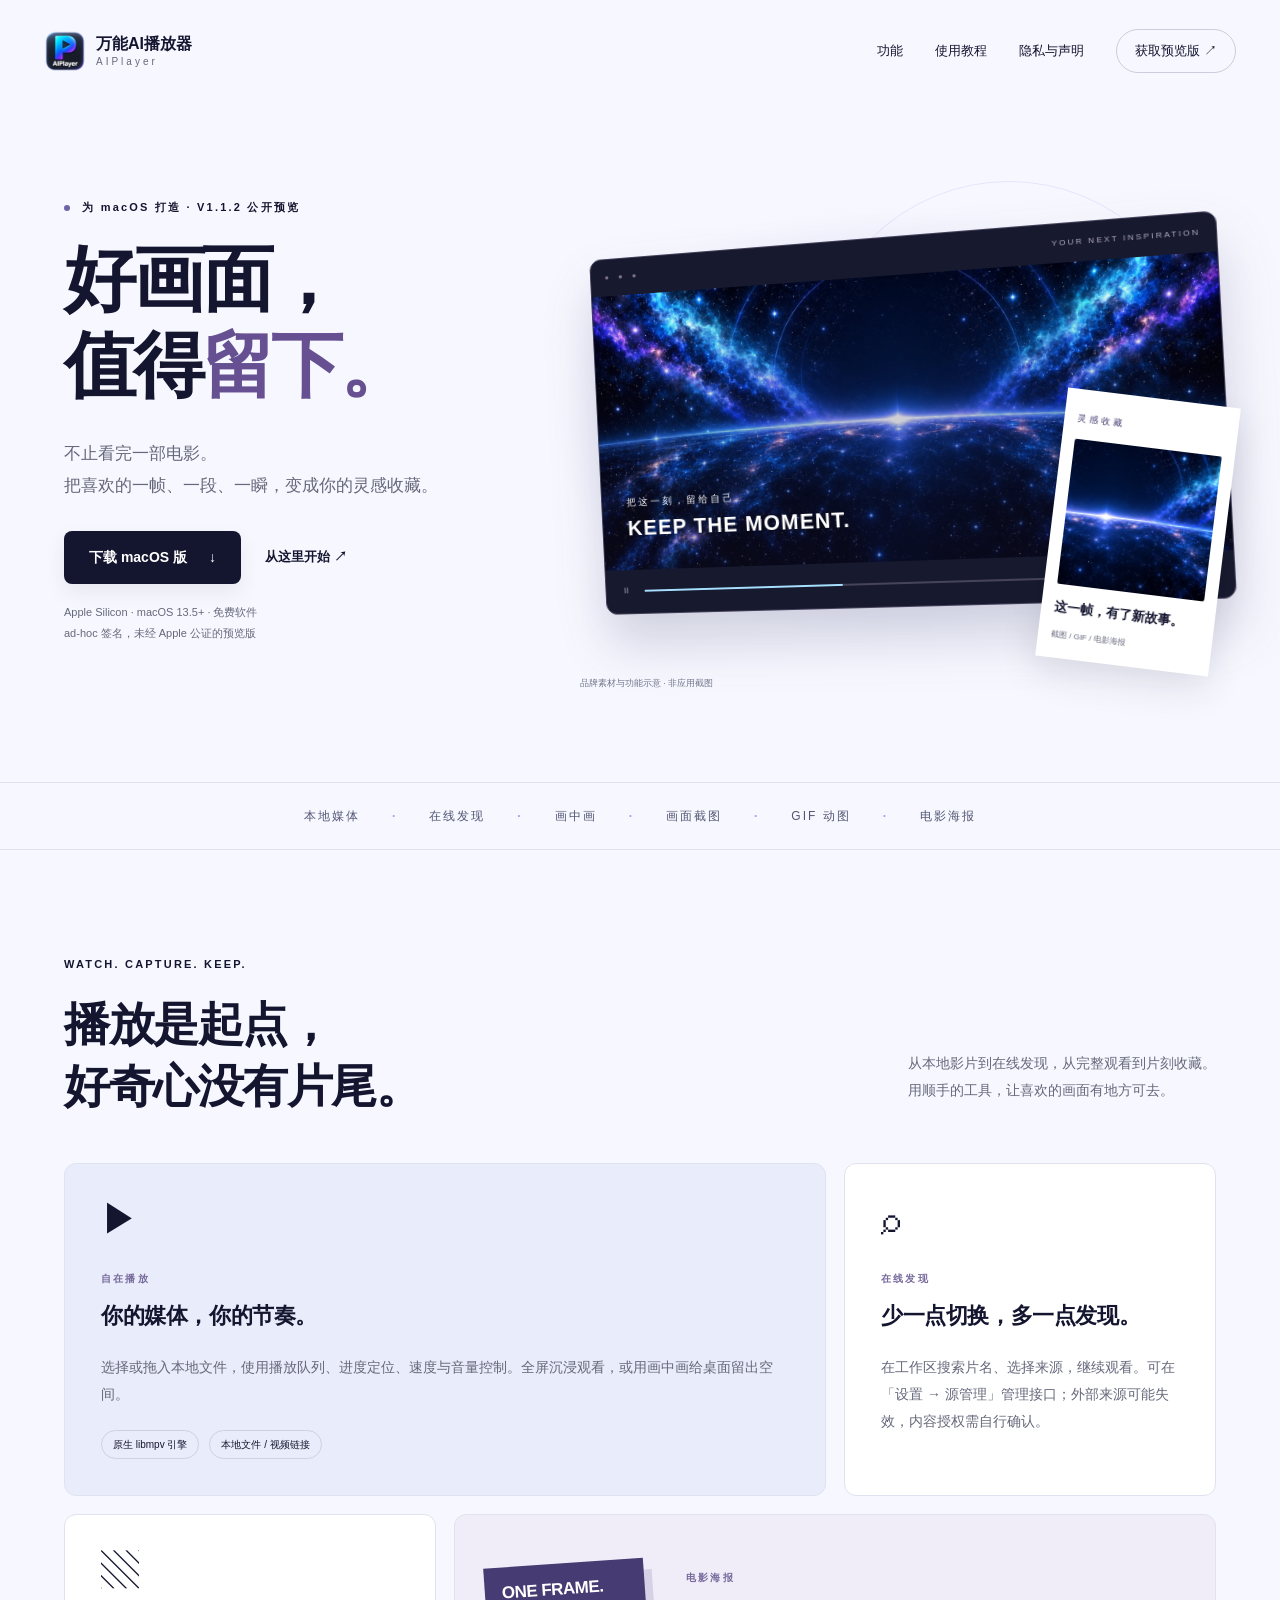
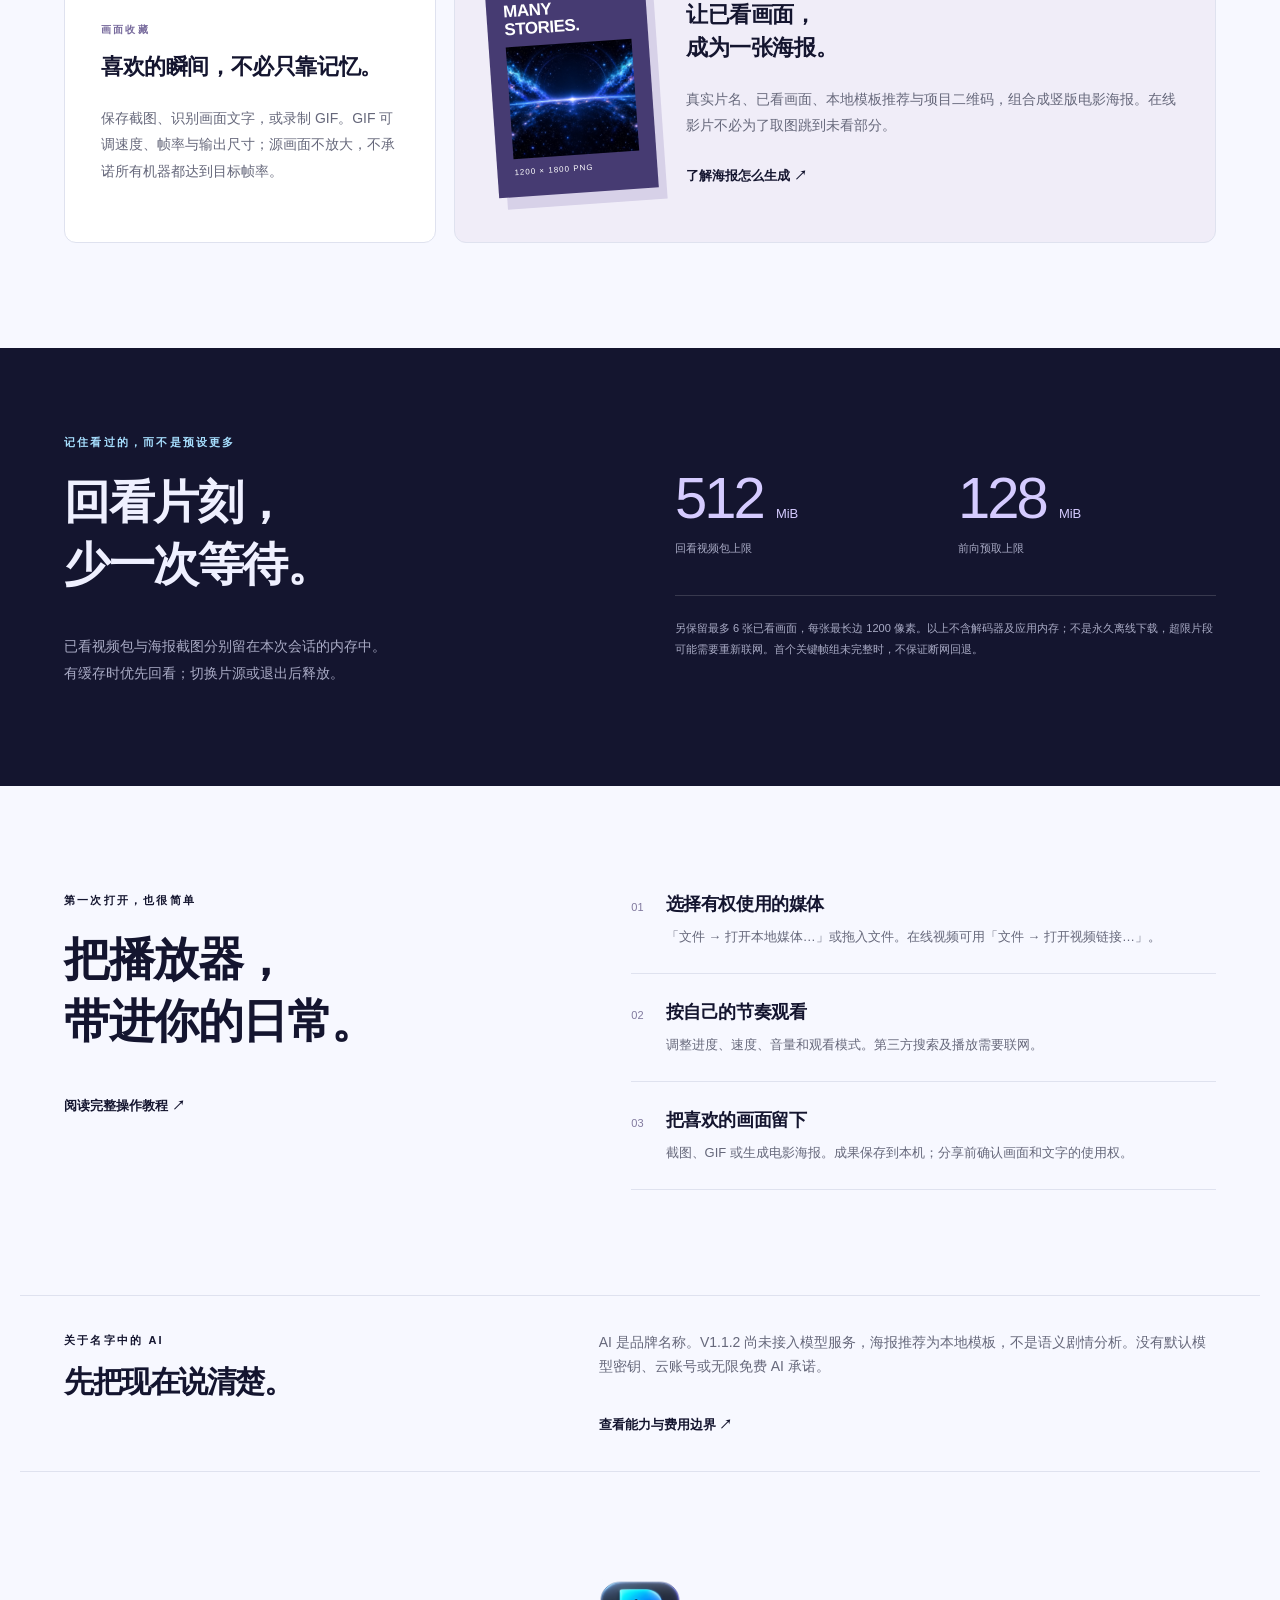
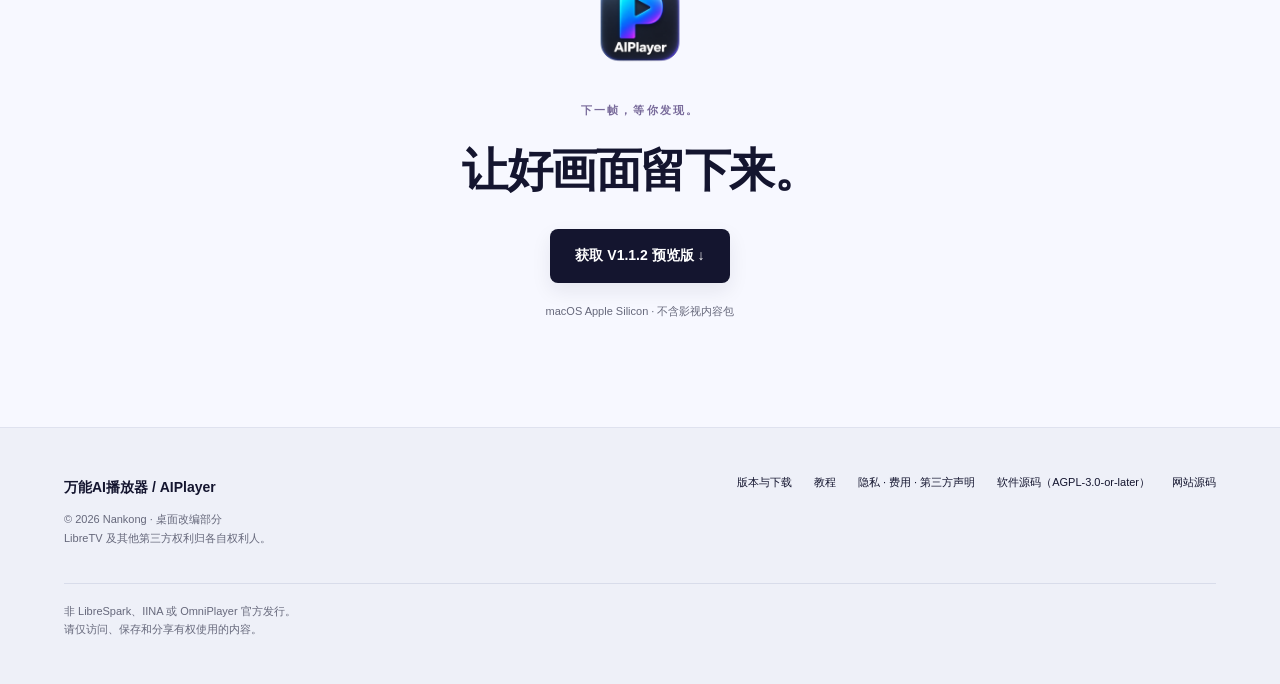
==== index.html @ 11e37d6c "Publish original AIPlayer product website V1.0.0" ====
<!doctype html>
<html lang="zh-CN"><head><meta charset="utf-8"><meta name="viewport" content="width=device-width,initial-scale=1"><meta name="theme-color" content="#14152f"><meta name="description" content="万能AI播放器：macOS 本地与在线视频播放，截图、GIF、竖版电影海报。下载 V1.1.2 Apple Silicon 预览版，了解教程、隐私与使用边界。"><title>万能AI播放器 · 好画面，值得留下</title><link rel="icon" href="assets/app-icon.png"><link rel="stylesheet" href="styles.css"><script src="site.js" defer></script></head>
<body><a class="skip" href="#main">跳到正文</a><header class="header"><a class="brand" href="./"><img src="assets/app-icon.png" alt="" width="42" height="42"><span>万能AI播放器<small>AIPlayer</small></span></a><nav aria-label="主导航"><a href="#features">功能</a><a href="guide.html">使用教程</a><a href="privacy.html">隐私与声明</a><a class="nav-download" href="download.html">获取预览版 <span aria-hidden="true">↗</span></a></nav></header>
<main id="main"><section class="hero wrap"><div class="hero-copy"><p class="eyebrow"><span class="status-dot"></span> 为 macOS 打造 · V1.1.2 公开预览</p><h1>好画面，<br>值得<span class="title-accent">留下。</span></h1><p class="intro">不止看完一部电影。<br>把喜欢的一帧、一段、一瞬，变成你的灵感收藏。</p><div class="actions"><a class="button primary" href="download.html">下载 macOS 版 <span aria-hidden="true">↓</span></a><a class="text-link" href="guide.html">从这里开始 <span aria-hidden="true">↗</span></a></div><p class="fine">Apple Silicon · macOS 13.5+ · 免费软件<br>ad-hoc 签名，未经 Apple 公证的预览版</p></div>
<div class="cinema" aria-label="播放与收藏功能示意，非应用截图"><div class="orbit orbit-one"></div><div class="screen"><div class="screen-top"><span class="window-dots">● ● ●</span><span>YOUR NEXT INSPIRATION</span></div><div class="screen-image"><div class="screen-caption"><span>把这一刻，留给自己</span><strong>KEEP THE MOMENT.</strong></div></div><div class="transport"><span aria-hidden="true">Ⅱ</span><div class="track"><i></i></div><span>01:12 / 02:48</span><span aria-hidden="true">↗</span></div></div><div class="frame-card"><span class="frame-label">灵感收藏</span><div class="frame-art"></div><strong>这一帧，有了新故事。</strong><span>截图 / GIF / 电影海报</span></div><div class="illustration-note">品牌素材与功能示意 · 非应用截图</div></div></section>
<div class="film-strip" aria-label="核心功能"><span>本地媒体</span><b>·</b><span>在线发现</span><b>·</b><span>画中画</span><b>·</b><span>画面截图</span><b>·</b><span>GIF 动图</span><b>·</b><span>电影海报</span></div>
<section class="section wrap" id="features"><div class="section-heading"><p class="eyebrow">WATCH. CAPTURE. KEEP.</p><h2>播放是起点，<br>好奇心没有片尾。</h2><p>从本地影片到在线发现，从完整观看到片刻收藏。<br>用顺手的工具，让喜欢的画面有地方可去。</p></div><div class="feature-grid"><article class="feature large"><div class="feature-symbol" aria-hidden="true">▶</div><p class="eyebrow">自在播放</p><h3>你的媒体，你的节奏。</h3><p>选择或拖入本地文件，使用播放队列、进度定位、速度与音量控制。全屏沉浸观看，或用画中画给桌面留出空间。</p><div class="chips"><span>原生 libmpv 引擎</span><span>本地文件 / 视频链接</span></div></article><article class="feature"><div class="feature-symbol" aria-hidden="true">⌕</div><p class="eyebrow">在线发现</p><h3>少一点切换，多一点发现。</h3><p>在工作区搜索片名、选择来源，继续观看。可在「设置 → 源管理」管理接口；外部来源可能失效，内容授权需自行确认。</p></article><article class="feature"><div class="feature-symbol" aria-hidden="true">▧</div><p class="eyebrow">画面收藏</p><h3>喜欢的瞬间，不必只靠记忆。</h3><p>保存截图、识别画面文字，或录制 GIF。GIF 可调速度、帧率与输出尺寸；源画面不放大，不承诺所有机器都达到目标帧率。</p></article><article class="feature large poster-feature"><div class="poster-mark" aria-hidden="true"><span>ONE FRAME.<br>MANY STORIES.</span><i></i><small>1200 × 1800 PNG</small></div><div><p class="eyebrow">电影海报</p><h3>让已看画面，<br>成为一张海报。</h3><p>真实片名、已看画面、本地模板推荐与项目二维码，组合成竖版电影海报。在线影片不必为了取图跳到未看部分。</p><a class="text-link" href="guide.html#poster">了解海报怎么生成 ↗</a></div></article></div></section>
<section class="cache-section"><div class="wrap cache-layout"><div><p class="eyebrow">记住看过的，而不是预设更多</p><h2>回看片刻，<br>少一次等待。</h2><p>已看视频包与海报截图分别留在本次会话的内存中。<br>有缓存时优先回看；切换片源或退出后释放。</p></div><div class="cache-details"><div><strong>512 <small>MiB</small></strong><span>回看视频包上限</span></div><div><strong>128 <small>MiB</small></strong><span>前向预取上限</span></div><p>另保留最多 6 张已看画面，每张最长边 1200 像素。以上不含解码器及应用内存；不是永久离线下载，超限片段可能需要重新联网。首个关键帧组未完整时，不保证断网回退。</p></div></div></section>
<section class="section wrap start-section"><div><p class="eyebrow">第一次打开，也很简单</p><h2>把播放器，<br>带进你的日常。</h2><a class="text-link" href="guide.html">阅读完整操作教程 ↗</a></div><ol class="steps"><li><span>01</span><div><h3>选择有权使用的媒体</h3><p>「文件 → 打开本地媒体…」或拖入文件。在线视频可用「文件 → 打开视频链接…」。</p></div></li><li><span>02</span><div><h3>按自己的节奏观看</h3><p>调整进度、速度、音量和观看模式。第三方搜索及播放需要联网。</p></div></li><li><span>03</span><div><h3>把喜欢的画面留下</h3><p>截图、GIF 或生成电影海报。成果保存到本机；分享前确认画面和文字的使用权。</p></div></li></ol></section>
<section class="wrap honest"><div><p class="eyebrow">关于名字中的 AI</p><h2>先把现在说清楚。</h2></div><p>AI 是品牌名称。V1.1.2 尚未接入模型服务，海报推荐为本地模板，不是语义剧情分析。没有默认模型密钥、云账号或无限免费 AI 承诺。</p><a class="text-link" href="privacy.html#limits">查看能力与费用边界 ↗</a></section>
<section class="section wrap final-cta"><img src="assets/app-icon.png" width="88" height="88" alt="AIPlayer P 字播放图标"><p class="eyebrow">下一帧，等你发现。</p><h2>让好画面留下来。</h2><a class="button primary" href="download.html">获取 V1.1.2 预览版 ↓</a><p class="fine">macOS Apple Silicon · 不含影视内容包</p></section></main>
<footer><div class="wrap footer-inner"><div><strong>万能AI播放器 / AIPlayer</strong><p>© 2026 Nankong · 桌面改编部分<br>LibreTV 及其他第三方权利归各自权利人。</p></div><div class="footer-links"><a href="download.html">版本与下载</a><a href="guide.html">教程</a><a href="privacy.html">隐私 · 费用 · 第三方声明</a><a href="https://github.com/dashizhihuan2018-source/AIPlayer">软件源码（AGPL-3.0-or-later）</a><a href="https://github.com/dashizhihuan2018-source/AIPlayer-website">网站源码</a></div><p class="footer-note">非 LibreSpark、IINA 或 OmniPlayer 官方发行。<br>请仅访问、保存和分享有权使用的内容。</p></div></footer></body></html>
---- styles.css ----
:root{--ink:#14152f;--muted:#66687b;--paper:#f7f8ff;--blue:#a7dfff;--violet:#a797ed;--plum:#463b72;--line:#dfe2ef;--display:"Songti SC","Noto Serif CJK SC",Georgia,serif;--body:-apple-system,BlinkMacSystemFont,"PingFang SC","Microsoft YaHei",sans-serif}*{box-sizing:border-box}html{scroll-behavior:smooth;scroll-padding-top:110px}body{margin:0;background:var(--paper);color:var(--ink);font-family:var(--body);line-height:1.7}a{color:inherit;text-decoration:none}a:hover{text-decoration:underline;text-underline-offset:5px}button{font:inherit}.wrap{max-width:1240px;margin:auto;padding-left:44px;padding-right:44px}.header{max-width:1360px;margin:auto;min-height:102px;display:flex;align-items:center;justify-content:space-between;padding:20px 44px;gap:24px}.brand{display:flex;align-items:center;gap:10px;font-weight:650;line-height:1.4}.brand small{display:block;font-size:10px;letter-spacing:3px;font-weight:500;color:var(--muted)}.brand img{object-fit:contain}.header nav{display:flex;align-items:center;gap:32px;font-size:13px}.nav-download{border:1px solid #c9cddd;border-radius:30px;padding:10px 18px}.hero{min-height:680px;display:grid;grid-template-columns:.85fr 1.15fr;align-items:center;gap:28px;padding-top:30px;padding-bottom:72px}.eyebrow{font-size:11px;font-weight:650;letter-spacing:2.2px;margin:0 0 20px}.status-dot{display:inline-block;width:6px;height:6px;border-radius:50%;background:#6a65a6;vertical-align:middle;margin-right:7px}h1,h2,h3,p{margin-top:0}h1{font-family:var(--display);font-size:clamp(56px,5.6vw,83px);line-height:1.21;letter-spacing:-3px;font-weight:700;margin-bottom:28px}.title-accent{color:#665092}h2{font-family:var(--display);font-size:46px;line-height:1.34;letter-spacing:-1.5px}h3{font-size:22px;line-height:1.5;letter-spacing:-.4px}.intro{font-size:17px;line-height:1.9;color:var(--muted);margin-bottom:28px}.actions{display:flex;gap:24px;align-items:center}.button{display:inline-flex;align-items:center;justify-content:center;gap:22px;padding:15px 25px;border-radius:8px;font-size:14px;font-weight:600;min-height:50px;transition:transform .2s,background .2s}.button:hover{text-decoration:none;transform:translateY(-2px)}.primary{background:var(--ink);color:white;box-shadow:0 8px 20px #14152f14}.primary:hover{background:var(--plum)}.text-link{font-size:13px;font-weight:600}.fine{font-size:11px;line-height:1.9;color:var(--muted);margin:18px 0 0}.cinema{height:480px;position:relative;display:flex;align-items:center;padding-left:10px;isolation:isolate}.cinema:before{content:"";position:absolute;inset:10px -30px;background:radial-gradient(ellipse,#b5beee70,transparent 68%);z-index:-2}.screen{width:100%;background:#17192e;border-radius:12px;transform:perspective(1100px) rotateY(-9deg) rotateZ(-3deg);box-shadow:0 30px 55px #30345e33;overflow:hidden;border:1px solid #46425c}.screen-top{padding:12px 15px;display:flex;justify-content:space-between;font-size:8px;color:#b0aac8;letter-spacing:2px}.window-dots{color:#82768e;letter-spacing:4px}.screen-image{height:286px;background:linear-gradient(0deg,#14152f66,transparent),url('assets/cosmic.jpg') center/cover;position:relative}.screen-caption{position:absolute;bottom:24px;left:27px;color:#fff}.screen-caption span{font-size:10px;letter-spacing:3px;display:block}.screen-caption strong{font-size:22px;letter-spacing:1.2px}.transport{height:45px;display:flex;align-items:center;gap:16px;padding:0 18px;font-size:8px;color:#d9ddf0}.track{flex:1;background:#46445c;height:2px}.track i{display:block;background:var(--blue);width:43%;height:100%}.frame-card{position:absolute;width:174px;right:-9px;bottom:-6px;background:#fff;padding:13px;transform:rotate(7deg);box-shadow:0 15px 35px #14152f1c}.frame-label{font-size:9px;color:var(--plum);letter-spacing:3px}.frame-art{height:146px;margin:10px 0 12px;background:url('assets/cosmic.jpg') 65% 50%/auto 160%;border-radius:2px}.frame-card strong{display:block;font-family:var(--display);font-size:13px}.frame-card>span:last-child{font-size:8px;color:var(--muted)}.illustration-note{position:absolute;bottom:-30px;left:10px;font-size:9px;color:#72768c}.orbit{position:absolute;width:390px;height:390px;border:1px solid #a797ed38;border-radius:50%;z-index:-1;right:12px;top:0}.film-strip{display:flex;justify-content:center;align-items:center;gap:32px;border-top:1px solid var(--line);border-bottom:1px solid var(--line);padding:23px 22px;font-size:12px;color:#515572;letter-spacing:2px}.film-strip b{color:#a797ed}.section{padding-top:105px;padding-bottom:105px}.section-heading{position:relative;margin-bottom:46px}.section-heading>p:last-child{max-width:440px;position:absolute;right:0;bottom:0;color:var(--muted);font-size:14px;line-height:1.9}.feature-grid{display:grid;grid-template-columns:repeat(3,1fr);gap:18px}.feature{border:1px solid var(--line);background:#fff;padding:36px;border-radius:12px}.feature.large{grid-column:span 2}.feature:first-child{background:#e9ecfa}.feature p:not(.eyebrow){font-size:14px;color:var(--muted);line-height:1.9;margin-bottom:22px}.feature .eyebrow{font-size:10px;color:#776a9c;margin-bottom:12px}.feature-symbol{height:70px;font-size:38px;font-weight:300;line-height:1}.chips{display:flex;gap:10px;flex-wrap:wrap}.chips span{font-size:10px;padding:5px 11px;border:1px solid #cdd1e4;border-radius:30px}.poster-feature{display:grid;grid-template-columns:160px 1fr;gap:35px;align-items:center;background:#f0edf8}.poster-mark{height:230px;background:var(--plum);color:white;padding:17px;display:flex;flex-direction:column;justify-content:space-between;transform:rotate(-4deg);box-shadow:8px 12px 0 #d7d1e8}.poster-mark span{font-size:17px;line-height:1.1;letter-spacing:-.5px;font-weight:700}.poster-mark i{height:112px;background:url('assets/cosmic.jpg') center/cover}.poster-mark small{font-size:8px;letter-spacing:1px}.cache-section{background:var(--ink);color:#eff0ff;padding:85px 0}.cache-layout{display:grid;grid-template-columns:1fr 1fr;gap:70px}.cache-layout>div>p:last-child{color:#a9abc5;font-size:14px;line-height:1.9}.cache-section .eyebrow{color:var(--blue)}.cache-details{display:grid;grid-template-columns:1fr 1fr;gap:25px;align-content:center}.cache-details strong{display:block;font-size:58px;line-height:1.2;font-weight:400;letter-spacing:-3px;color:#d5cbff}.cache-details strong small{font-size:13px;letter-spacing:0}.cache-details span{font-size:11px;color:#a9abc5}.cache-details p{grid-column:span 2;font-size:11px!important;border-top:1px solid #38394e;padding-top:22px;margin-top:10px}.start-section{display:grid;grid-template-columns:1fr 1.2fr;gap:80px}.steps{margin:0;padding:0;list-style:none}.steps li{display:flex;gap:22px;padding:25px 0;border-bottom:1px solid var(--line)}.steps li:first-child{padding-top:0}.steps li>span{font-size:11px;color:#80799e;padding-top:7px}.steps h3{font-size:18px;margin-bottom:8px}.steps p{font-size:13px;color:var(--muted);margin:0}.honest{border-top:1px solid var(--line);border-bottom:1px solid var(--line);padding-top:35px;padding-bottom:35px;display:grid;grid-template-columns:1fr 1.3fr;gap:12px 60px}.honest h2{font-size:30px;margin:0}.honest .eyebrow{margin-bottom:12px}.honest>p{font-size:14px;color:var(--muted);margin:0}.honest>a{grid-column:2}.final-cta{text-align:center}.final-cta img{margin-bottom:28px}.final-cta h2{margin-bottom:28px}.final-cta .eyebrow{color:#796b9b}footer{background:#eef0f8;border-top:1px solid var(--line);padding:45px 0}.footer-inner{display:grid;grid-template-columns:1.2fr 1fr;gap:25px}.footer-inner strong{font-size:14px}.footer-inner p{font-size:11px;color:var(--muted);margin:10px 0 0}.footer-links{display:flex;gap:12px 22px;justify-content:flex-end;flex-wrap:wrap;font-size:11px}.footer-note{grid-column:span 2;border-top:1px solid #d8dcea;padding-top:18px}.skip{position:absolute;top:-70px;left:20px;background:white;padding:10px;z-index:20}.skip:focus{top:10px}:focus-visible{outline:3px solid #7669b8;outline-offset:5px}.document{max-width:900px;padding-top:60px;padding-bottom:100px}.document h1{font-size:56px;letter-spacing:-1.5px;margin-bottom:22px}.document .lede{font-size:18px;color:var(--muted);max-width:650px}.document section{margin-top:52px}.document h2{font-family:var(--body);font-size:26px;letter-spacing:-.6px;padding-bottom:15px;border-bottom:1px solid var(--line);margin-bottom:22px}.document h3{font-size:18px}.document p,.document li{font-size:14px;color:#54576e}.document li{padding-bottom:10px}.document a:not(.button){color:#5c4c92;text-decoration:underline;text-underline-offset:4px}.document code{font-size:11px;background:#e9ebf4;padding:3px 6px;overflow-wrap:anywhere}.callout{background:#ece9f7;border-left:3px solid #8a7eb2;padding:20px 25px;border-radius:0 6px 6px 0;margin:28px 0}.callout p:last-child{margin-bottom:0}.contents{display:flex;gap:10px 24px;flex-wrap:wrap;margin:28px 0}.contents a{font-size:13px}.release-grid{display:grid;grid-template-columns:145px 1fr;border-top:1px solid var(--line);margin-top:25px}.release-grid dt,.release-grid dd{margin:0;padding:14px 0;border-bottom:1px solid var(--line);font-size:13px}.release-grid dt{color:var(--muted)}.hash{font-family:ui-monospace,SFMono-Regular,Consolas,monospace;font-size:11px!important;overflow-wrap:anywhere;background:#e9ebf4;padding:16px}.download-box{background:var(--ink);color:white;border-radius:14px;padding:35px;margin:35px 0}.download-box p{color:#c9c9df}.download-box .button{background:#d7d0f5;color:var(--ink)}.download-box h2{color:#fff;border:0;padding:0;margin-bottom:12px}.download-box a:not(.button){color:#d7d0f5}.copy-button{border:1px solid #cbc5dd;background:transparent;border-radius:5px;padding:8px 12px;font-size:12px;color:var(--plum);cursor:pointer}.copy-status{font-size:12px;margin-left:12px}.notice-list{padding-left:20px}@media(max-width:1000px){.header nav{gap:19px}.wrap{padding-left:32px;padding-right:32px}.hero{gap:15px;min-height:630px}h1{font-size:62px}.cinema{height:420px}.screen-image{height:230px}.frame-card{width:145px;right:-5px;bottom:4px}.frame-art{height:115px}.section-heading>p:last-child{position:static}.poster-feature{gap:25px;grid-template-columns:140px 1fr}.poster-mark{height:220px}.feature{padding:28px}.cache-layout{gap:35px}.actions{gap:16px}}@media(max-width:720px){.wrap{padding-left:24px;padding-right:24px}.header{padding:18px 24px;flex-wrap:wrap;gap:18px}.header nav{width:100%;justify-content:space-between;gap:8px;font-size:11px}.nav-download{padding:7px 11px}.brand{font-size:15px}.hero{grid-template-columns:1fr;padding-top:35px;padding-bottom:68px;gap:12px}.hero-copy{max-width:510px}h1{font-size:62px;letter-spacing:-2px}.hero .eyebrow{font-size:9px;letter-spacing:1px}.intro{font-size:15px;margin-bottom:23px}.button{padding:14px 21px;font-size:13px}.fine{font-size:10px}.cinema{height:365px;width:100%;max-width:510px;margin:10px auto 0;padding-left:0}.screen-image{height:215px}.screen-caption strong{font-size:18px}.screen-caption span{font-size:8px}.screen-top{font-size:7px;letter-spacing:1px}.frame-card{width:135px;bottom:-2px;right:2px}.frame-art{height:100px}.frame-card strong{font-size:11px}.frame-card>span:last-child{font-size:7px}.orbit{width:270px;height:270px;top:20px}.illustration-note{left:0;bottom:-28px;font-size:8px}.cinema:before{inset:10px 0}.film-strip{gap:12px 18px;flex-wrap:wrap;padding:22px 24px;font-size:10px;letter-spacing:1px}.film-strip b{display:none}.section{padding-top:66px;padding-bottom:66px}h2{font-size:36px}.section-heading{margin-bottom:30px}.section-heading>p:last-child{font-size:13px}.feature-grid{grid-template-columns:1fr}.feature.large{grid-column:auto}.feature{padding:27px}.feature-symbol{height:55px;font-size:32px}.feature h3{font-size:21px}.feature p:not(.eyebrow){font-size:13px}.poster-feature{grid-template-columns:110px 1fr;gap:23px;padding:25px 20px}.poster-mark{height:190px;padding:12px}.poster-mark span{font-size:14px}.poster-mark i{height:90px}.poster-mark small{font-size:6px}.poster-feature h3{font-size:20px}.poster-feature p:not(.eyebrow){font-size:11px}.poster-feature .text-link{font-size:11px}.cache-section{padding:60px 0}.cache-layout{grid-template-columns:1fr;gap:20px}.cache-layout h2{font-size:36px}.cache-details strong{font-size:52px}.start-section{grid-template-columns:1fr;gap:36px}.honest{grid-template-columns:1fr;gap:22px}.honest>a{grid-column:auto}.honest h2{font-size:28px}.honest>p{font-size:13px}.footer-inner{grid-template-columns:1fr;gap:24px}.footer-links{justify-content:flex-start;line-height:2}.footer-note{grid-column:auto}.document{padding-top:35px;padding-bottom:70px}.document h1{font-size:42px}.document .lede{font-size:16px}.document h2{font-size:23px}.document section{margin-top:40px}.document p,.document li{font-size:13px}.release-grid{grid-template-columns:105px 1fr}.release-grid dt,.release-grid dd{font-size:11px;padding:12px 0}.download-box{padding:25px}.callout{padding:18px}.contents{gap:10px 18px}}@media(prefers-reduced-motion:reduce){html{scroll-behavior:auto}*{transition:none!important}}
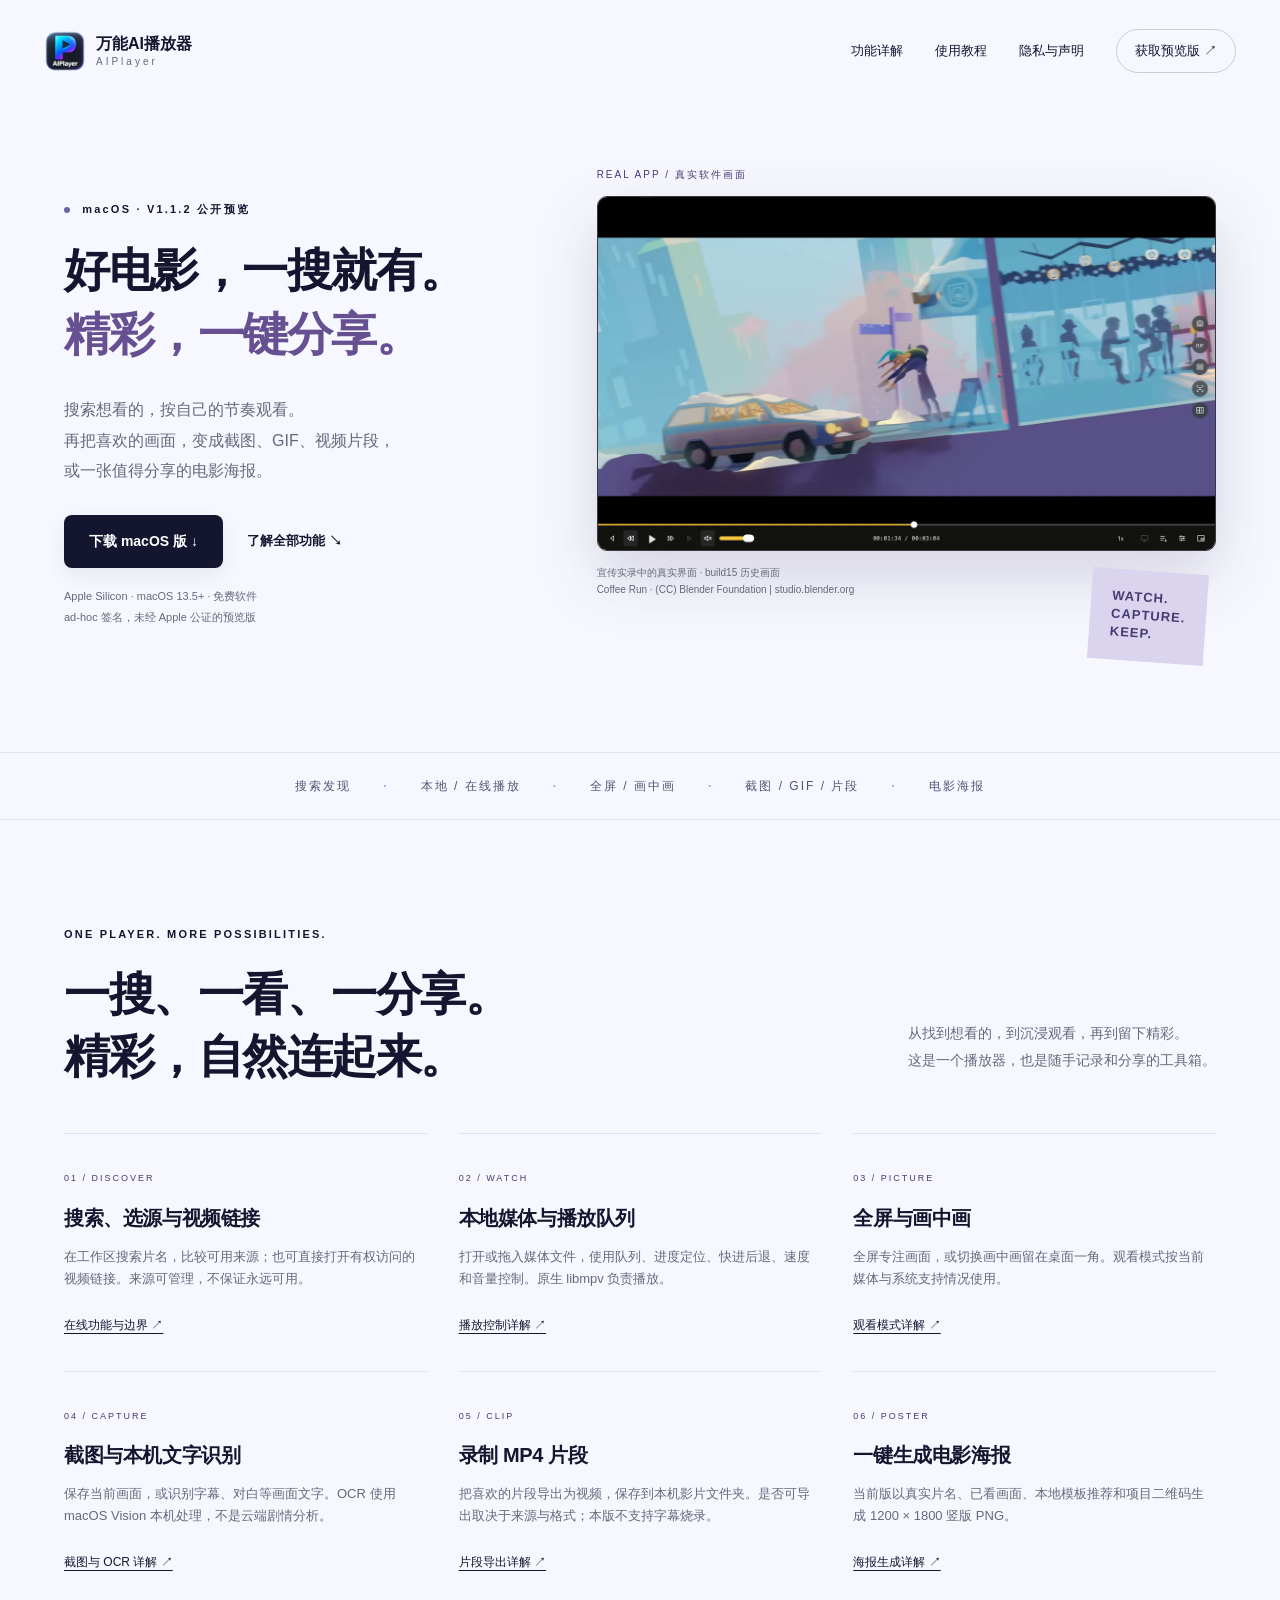
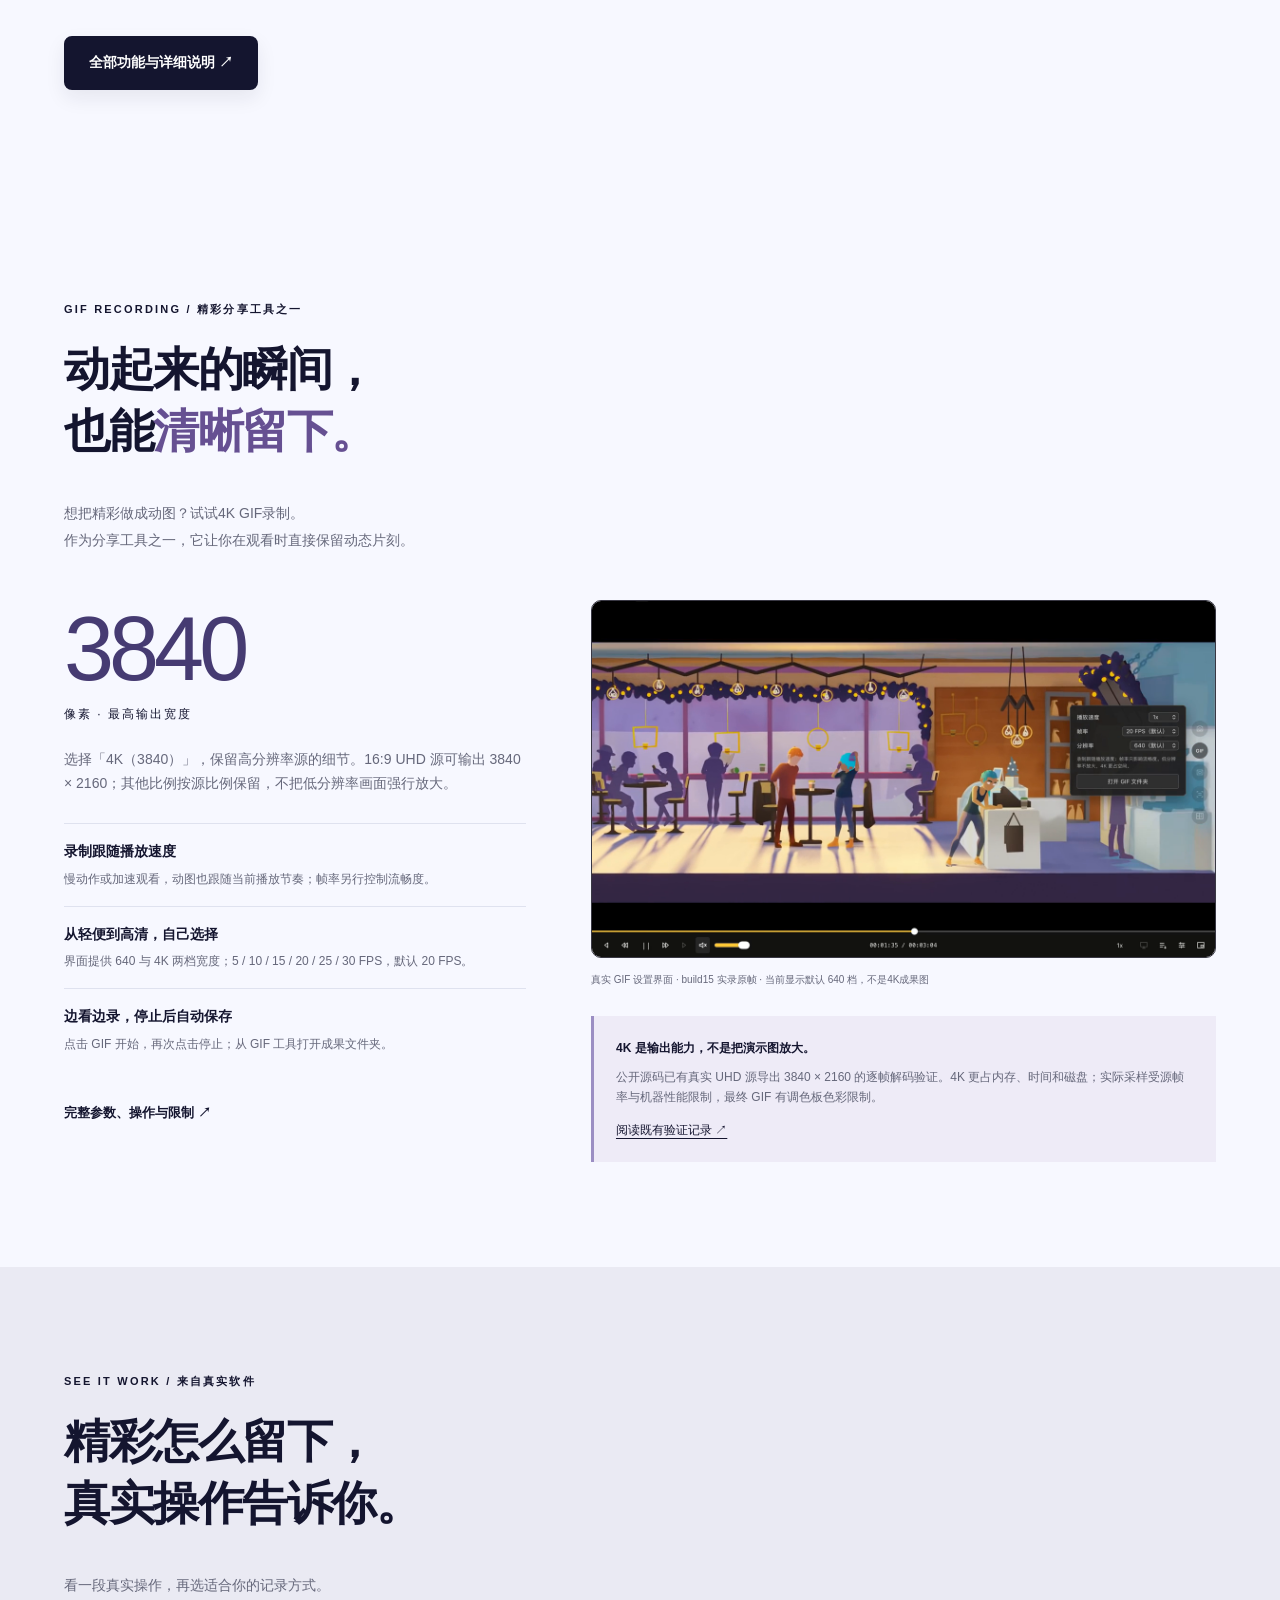
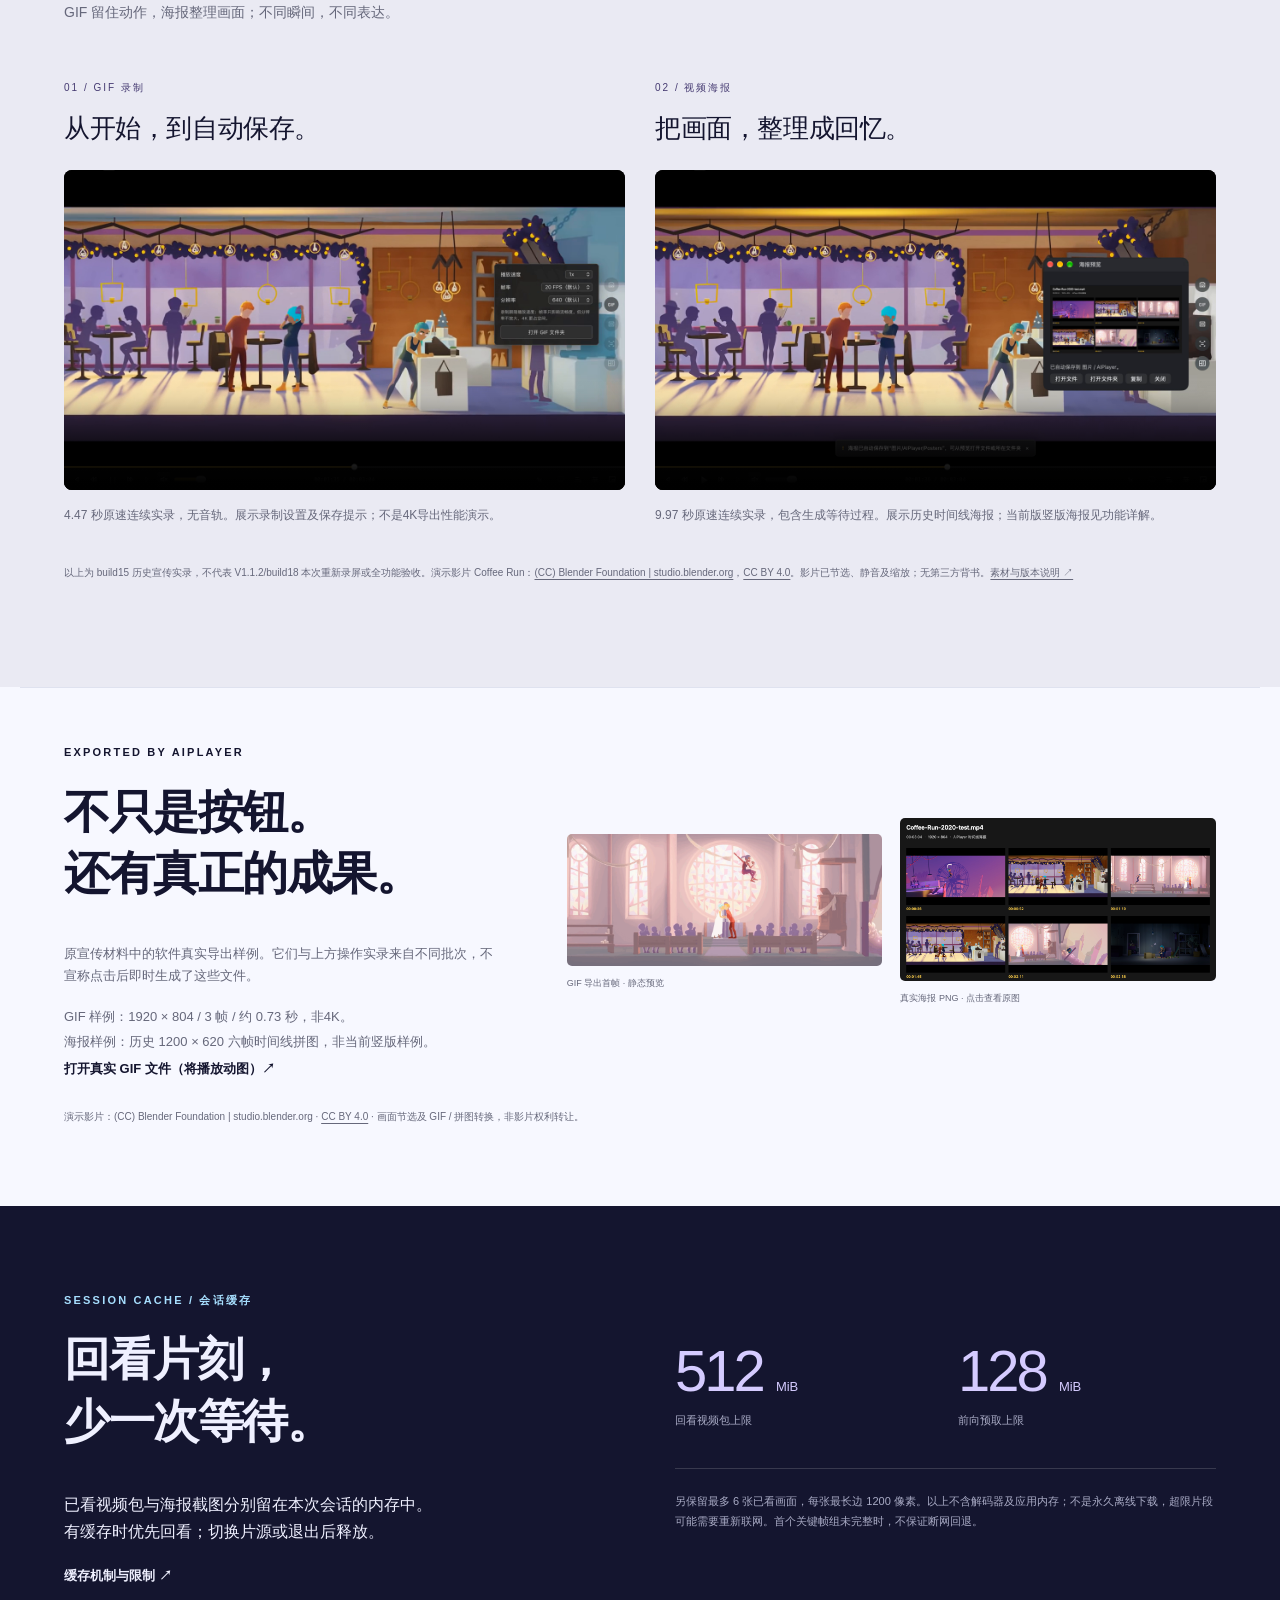
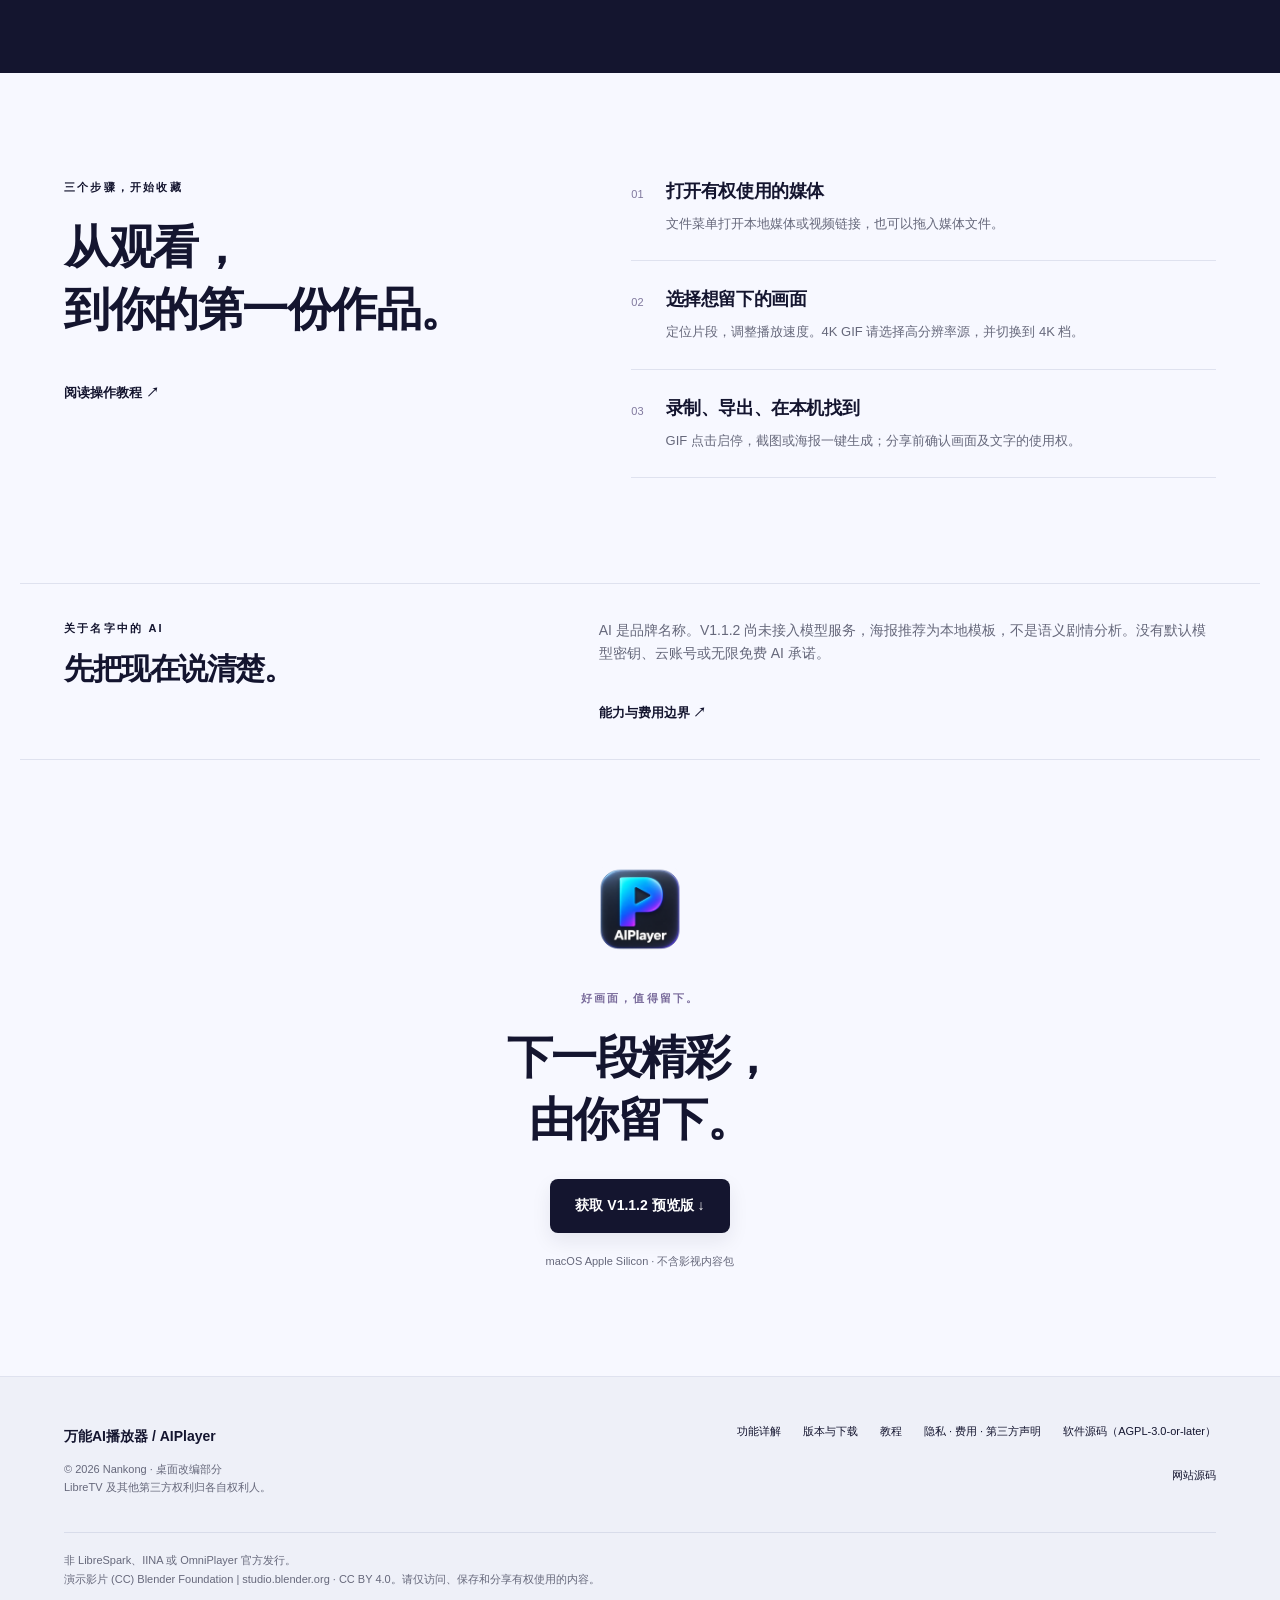
==== commit 73d73905: "Expand product story with authentic demos and detailed features" ====
--- a/index.html
+++ b/index.html
@@ -1,12 +1,48 @@
 <!doctype html>
-<html lang="zh-CN"><head><meta charset="utf-8"><meta name="viewport" content="width=device-width,initial-scale=1"><meta name="theme-color" content="#14152f"><meta name="description" content="万能AI播放器：macOS 本地与在线视频播放，截图、GIF、竖版电影海报。下载 V1.1.2 Apple Silicon 预览版，了解教程、隐私与使用边界。"><title>万能AI播放器 · 好画面，值得留下</title><link rel="icon" href="assets/app-icon.png"><link rel="stylesheet" href="styles.css"><script src="site.js" defer></script></head>
-<body><a class="skip" href="#main">跳到正文</a><header class="header"><a class="brand" href="./"><img src="assets/app-icon.png" alt="" width="42" height="42"><span>万能AI播放器<small>AIPlayer</small></span></a><nav aria-label="主导航"><a href="#features">功能</a><a href="guide.html">使用教程</a><a href="privacy.html">隐私与声明</a><a class="nav-download" href="download.html">获取预览版 <span aria-hidden="true">↗</span></a></nav></header>
-<main id="main"><section class="hero wrap"><div class="hero-copy"><p class="eyebrow"><span class="status-dot"></span> 为 macOS 打造 · V1.1.2 公开预览</p><h1>好画面，<br>值得<span class="title-accent">留下。</span></h1><p class="intro">不止看完一部电影。<br>把喜欢的一帧、一段、一瞬，变成你的灵感收藏。</p><div class="actions"><a class="button primary" href="download.html">下载 macOS 版 <span aria-hidden="true">↓</span></a><a class="text-link" href="guide.html">从这里开始 <span aria-hidden="true">↗</span></a></div><p class="fine">Apple Silicon · macOS 13.5+ · 免费软件<br>ad-hoc 签名，未经 Apple 公证的预览版</p></div>
-<div class="cinema" aria-label="播放与收藏功能示意，非应用截图"><div class="orbit orbit-one"></div><div class="screen"><div class="screen-top"><span class="window-dots">● ● ●</span><span>YOUR NEXT INSPIRATION</span></div><div class="screen-image"><div class="screen-caption"><span>把这一刻，留给自己</span><strong>KEEP THE MOMENT.</strong></div></div><div class="transport"><span aria-hidden="true">Ⅱ</span><div class="track"><i></i></div><span>01:12 / 02:48</span><span aria-hidden="true">↗</span></div></div><div class="frame-card"><span class="frame-label">灵感收藏</span><div class="frame-art"></div><strong>这一帧，有了新故事。</strong><span>截图 / GIF / 电影海报</span></div><div class="illustration-note">品牌素材与功能示意 · 非应用截图</div></div></section>
-<div class="film-strip" aria-label="核心功能"><span>本地媒体</span><b>·</b><span>在线发现</span><b>·</b><span>画中画</span><b>·</b><span>画面截图</span><b>·</b><span>GIF 动图</span><b>·</b><span>电影海报</span></div>
-<section class="section wrap" id="features"><div class="section-heading"><p class="eyebrow">WATCH. CAPTURE. KEEP.</p><h2>播放是起点，<br>好奇心没有片尾。</h2><p>从本地影片到在线发现，从完整观看到片刻收藏。<br>用顺手的工具，让喜欢的画面有地方可去。</p></div><div class="feature-grid"><article class="feature large"><div class="feature-symbol" aria-hidden="true">▶</div><p class="eyebrow">自在播放</p><h3>你的媒体，你的节奏。</h3><p>选择或拖入本地文件，使用播放队列、进度定位、速度与音量控制。全屏沉浸观看，或用画中画给桌面留出空间。</p><div class="chips"><span>原生 libmpv 引擎</span><span>本地文件 / 视频链接</span></div></article><article class="feature"><div class="feature-symbol" aria-hidden="true">⌕</div><p class="eyebrow">在线发现</p><h3>少一点切换，多一点发现。</h3><p>在工作区搜索片名、选择来源，继续观看。可在「设置 → 源管理」管理接口；外部来源可能失效，内容授权需自行确认。</p></article><article class="feature"><div class="feature-symbol" aria-hidden="true">▧</div><p class="eyebrow">画面收藏</p><h3>喜欢的瞬间，不必只靠记忆。</h3><p>保存截图、识别画面文字，或录制 GIF。GIF 可调速度、帧率与输出尺寸；源画面不放大，不承诺所有机器都达到目标帧率。</p></article><article class="feature large poster-feature"><div class="poster-mark" aria-hidden="true"><span>ONE FRAME.<br>MANY STORIES.</span><i></i><small>1200 × 1800 PNG</small></div><div><p class="eyebrow">电影海报</p><h3>让已看画面，<br>成为一张海报。</h3><p>真实片名、已看画面、本地模板推荐与项目二维码，组合成竖版电影海报。在线影片不必为了取图跳到未看部分。</p><a class="text-link" href="guide.html#poster">了解海报怎么生成 ↗</a></div></article></div></section>
-<section class="cache-section"><div class="wrap cache-layout"><div><p class="eyebrow">记住看过的，而不是预设更多</p><h2>回看片刻，<br>少一次等待。</h2><p>已看视频包与海报截图分别留在本次会话的内存中。<br>有缓存时优先回看；切换片源或退出后释放。</p></div><div class="cache-details"><div><strong>512 <small>MiB</small></strong><span>回看视频包上限</span></div><div><strong>128 <small>MiB</small></strong><span>前向预取上限</span></div><p>另保留最多 6 张已看画面，每张最长边 1200 像素。以上不含解码器及应用内存；不是永久离线下载，超限片段可能需要重新联网。首个关键帧组未完整时，不保证断网回退。</p></div></div></section>
-<section class="section wrap start-section"><div><p class="eyebrow">第一次打开，也很简单</p><h2>把播放器，<br>带进你的日常。</h2><a class="text-link" href="guide.html">阅读完整操作教程 ↗</a></div><ol class="steps"><li><span>01</span><div><h3>选择有权使用的媒体</h3><p>「文件 → 打开本地媒体…」或拖入文件。在线视频可用「文件 → 打开视频链接…」。</p></div></li><li><span>02</span><div><h3>按自己的节奏观看</h3><p>调整进度、速度、音量和观看模式。第三方搜索及播放需要联网。</p></div></li><li><span>03</span><div><h3>把喜欢的画面留下</h3><p>截图、GIF 或生成电影海报。成果保存到本机；分享前确认画面和文字的使用权。</p></div></li></ol></section>
-<section class="wrap honest"><div><p class="eyebrow">关于名字中的 AI</p><h2>先把现在说清楚。</h2></div><p>AI 是品牌名称。V1.1.2 尚未接入模型服务，海报推荐为本地模板，不是语义剧情分析。没有默认模型密钥、云账号或无限免费 AI 承诺。</p><a class="text-link" href="privacy.html#limits">查看能力与费用边界 ↗</a></section>
-<section class="section wrap final-cta"><img src="assets/app-icon.png" width="88" height="88" alt="AIPlayer P 字播放图标"><p class="eyebrow">下一帧，等你发现。</p><h2>让好画面留下来。</h2><a class="button primary" href="download.html">获取 V1.1.2 预览版 ↓</a><p class="fine">macOS Apple Silicon · 不含影视内容包</p></section></main>
-<footer><div class="wrap footer-inner"><div><strong>万能AI播放器 / AIPlayer</strong><p>© 2026 Nankong · 桌面改编部分<br>LibreTV 及其他第三方权利归各自权利人。</p></div><div class="footer-links"><a href="download.html">版本与下载</a><a href="guide.html">教程</a><a href="privacy.html">隐私 · 费用 · 第三方声明</a><a href="https://github.com/dashizhihuan2018-source/AIPlayer">软件源码（AGPL-3.0-or-later）</a><a href="https://github.com/dashizhihuan2018-source/AIPlayer-website">网站源码</a></div><p class="footer-note">非 LibreSpark、IINA 或 OmniPlayer 官方发行。<br>请仅访问、保存和分享有权使用的内容。</p></div></footer></body></html>
+<html lang="zh-CN"><head>
+<meta charset="utf-8"><meta name="viewport" content="width=device-width,initial-scale=1"><meta name="theme-color" content="#14152f">
+<meta name="description" content="万能AI播放器：搜索发现、本地与在线播放、全屏画中画，截图、4K GIF、视频片段与电影海报一键留下精彩。真实截图、操作实录与详细功能介绍。">
+<title>万能AI播放器 · 好电影，一搜就有；精彩，一键分享</title>
+<link rel="icon" href="assets/app-icon.png"><link rel="stylesheet" href="styles.css"><link rel="stylesheet" href="media.css">
+</head><body>
+<a class="skip" href="#main">跳到正文</a>
+<header class="header"><a class="brand" href="./"><img src="assets/app-icon.png" alt="" width="42" height="42"><span>万能AI播放器<small>AIPlayer</small></span></a><nav aria-label="主导航"><a href="features.html">功能详解</a><a href="guide.html">使用教程</a><a href="privacy.html">隐私与声明</a><a class="nav-download" href="download.html">获取预览版 ↗</a></nav></header>
+<main id="main">
+<section class="hero wrap real-hero">
+<div class="hero-copy"><p class="eyebrow"><span class="status-dot"></span> macOS · V1.1.2 公开预览</p><h1>好电影，一搜就有。<br><span class="title-accent">精彩，一键分享。</span></h1><p class="intro">搜索想看的，按自己的节奏观看。<br>再把喜欢的画面，变成截图、GIF、视频片段，<br>或一张值得分享的电影海报。</p><div class="actions"><a class="button primary" href="download.html">下载 macOS 版 ↓</a><a class="text-link" href="#features">了解全部功能 ↘</a></div><p class="fine">Apple Silicon · macOS 13.5+ · 免费软件<br>ad-hoc 签名，未经 Apple 公证的预览版</p></div>
+<figure class="product-shot hero-shot"><div class="shot-tag">REAL APP / 真实软件画面</div><a href="assets/demos/player-real.png"><img src="assets/demos/player-real.png" width="1312" height="750" alt="万能AI播放器真实播放界面，右侧为截图、GIF、片段、文字识别和海报工具，底部为播放控制"></a><figcaption>宣传实录中的真实界面 · build15 历史画面<br>Coffee Run · (CC) Blender Foundation | studio.blender.org</figcaption><div class="shot-stamp" aria-hidden="true">WATCH.<br>CAPTURE.<br>KEEP.</div></figure>
+</section>
+<div class="film-strip" aria-label="核心功能"><span>搜索发现</span><b>·</b><span>本地 / 在线播放</span><b>·</b><span>全屏 / 画中画</span><b>·</b><span>截图 / GIF / 片段</span><b>·</b><span>电影海报</span></div>
+
+<section class="section wrap" id="features"><div class="section-heading"><p class="eyebrow">ONE PLAYER. MORE POSSIBILITIES.</p><h2>一搜、一看、一分享。<br>精彩，自然连起来。</h2><p>从找到想看的，到沉浸观看，再到留下精彩。<br>这是一个播放器，也是随手记录和分享的工具箱。</p></div>
+<div class="capability-grid">
+<article><span>01 / DISCOVER</span><h3>搜索、选源与视频链接</h3><p>在工作区搜索片名，比较可用来源；也可直接打开有权访问的视频链接。来源可管理，不保证永远可用。</p><a href="features.html#discover">在线功能与边界 ↗</a></article>
+<article><span>02 / WATCH</span><h3>本地媒体与播放队列</h3><p>打开或拖入媒体文件，使用队列、进度定位、快进后退、速度和音量控制。原生 libmpv 负责播放。</p><a href="features.html#playback">播放控制详解 ↗</a></article>
+<article><span>03 / PICTURE</span><h3>全屏与画中画</h3><p>全屏专注画面，或切换画中画留在桌面一角。观看模式按当前媒体与系统支持情况使用。</p><a href="features.html#viewing">观看模式详解 ↗</a></article>
+<article><span>04 / CAPTURE</span><h3>截图与本机文字识别</h3><p>保存当前画面，或识别字幕、对白等画面文字。OCR 使用 macOS Vision 本机处理，不是云端剧情分析。</p><a href="features.html#capture">截图与 OCR 详解 ↗</a></article>
+<article><span>05 / CLIP</span><h3>录制 MP4 片段</h3><p>把喜欢的片段导出为视频，保存到本机影片文件夹。是否可导出取决于来源与格式；本版不支持字幕烧录。</p><a href="features.html#clip">片段导出详解 ↗</a></article>
+<article><span>06 / POSTER</span><h3>一键生成电影海报</h3><p>当前版以真实片名、已看画面、本地模板推荐和项目二维码生成 1200 × 1800 竖版 PNG。</p><a href="features.html#poster">海报生成详解 ↗</a></article>
+</div><div class="section-end"><a class="button primary" href="features.html">全部功能与详细说明 ↗</a></div></section>
+
+<section class="section wrap spotlight" id="gif-4k">
+<div class="section-heading"><p class="eyebrow">GIF RECORDING / 精彩分享工具之一</p><h2>动起来的瞬间，<br>也能<span class="title-accent">清晰留下。</span></h2><p>想把精彩做成动图？试试4K GIF录制。<br>作为分享工具之一，它让你在观看时直接保留动态片刻。</p></div>
+<div class="gif-layout"><div class="gif-copy"><div class="resolution"><strong>3840</strong><span>像素 · 最高输出宽度</span></div><p>选择「4K（3840）」，保留高分辨率源的细节。16:9 UHD 源可输出 3840 × 2160；其他比例按源比例保留，不把低分辨率画面强行放大。</p><ul class="detail-list"><li><strong>录制跟随播放速度</strong><span>慢动作或加速观看，动图也跟随当前播放节奏；帧率另行控制流畅度。</span></li><li><strong>从轻便到高清，自己选择</strong><span>界面提供 640 与 4K 两档宽度；5 / 10 / 15 / 20 / 25 / 30 FPS，默认 20 FPS。</span></li><li><strong>边看边录，停止后自动保存</strong><span>点击 GIF 开始，再次点击停止；从 GIF 工具打开成果文件夹。</span></li></ul><a class="text-link" href="features.html#gif">完整参数、操作与限制 ↗</a></div>
+<figure class="product-shot"><a href="assets/demos/gif-settings-real.png"><img src="assets/demos/gif-settings-real.png" width="1312" height="750" loading="lazy" alt="真实GIF设置浮层，可调播放速度、帧率和分辨率，历史实录当前选择640默认档"></a><figcaption>真实 GIF 设置界面 · build15 实录原帧 · 当前显示默认 640 档，不是4K成果图</figcaption><div class="media-note"><strong>4K 是输出能力，不是把演示图放大。</strong><p>公开源码已有真实 UHD 源导出 3840 × 2160 的逐帧解码验证。4K 更占内存、时间和磁盘；实际采样受源帧率与机器性能限制，最终 GIF 有调色板色彩限制。</p><a href="https://github.com/dashizhihuan2018-source/AIPlayer/blob/v1.1.2/docs/VERIFICATION.md">阅读既有验证记录 ↗</a></div></figure></div>
+</section>
+
+<section class="demo-band" id="real-demos"><div class="wrap section"><div class="section-heading"><p class="eyebrow">SEE IT WORK / 来自真实软件</p><h2>精彩怎么留下，<br>真实操作告诉你。</h2><p>看一段真实操作，再选适合你的记录方式。<br>GIF 留住动作，海报整理画面；不同瞬间，不同表达。</p></div>
+<div class="demo-grid"><article class="demo-card"><span class="demo-index">01 / GIF 录制</span><h3>从开始，到自动保存。</h3><video controls playsinline preload="none" poster="assets/demos/gif-settings-real.png" aria-label="GIF录制真实操作演示，4.47秒，无音轨"><source src="assets/demos/gif-operation.mp4" type="video/mp4"><a href="assets/demos/gif-operation.mp4">下载 GIF 操作实录</a></video><p>4.47 秒原速连续实录，无音轨。展示录制设置及保存提示；不是4K导出性能演示。</p></article>
+<article class="demo-card"><span class="demo-index">02 / 视频海报</span><h3>把画面，整理成回忆。</h3><video controls playsinline preload="none" poster="assets/demos/poster-preview-real.png" aria-label="历史海报生成真实操作演示，9.97秒，无音轨"><source src="assets/demos/poster-operation.mp4" type="video/mp4"><a href="assets/demos/poster-operation.mp4">下载海报操作实录</a></video><p>9.97 秒原速连续实录，包含生成等待过程。展示历史时间线海报；当前版竖版海报见功能详解。</p></article></div>
+<p class="media-credit">以上为 build15 历史宣传实录，不代表 V1.1.2/build18 本次重新录屏或全功能验收。演示影片 Coffee Run：<a href="https://studio.blender.org/projects/coffee-run/pages/licensing/">(CC) Blender Foundation | studio.blender.org</a>，<a href="https://creativecommons.org/licenses/by/4.0/">CC BY 4.0</a>。影片已节选、静音及缩放；无第三方背书。<a href="media-sources.md">素材与版本说明 ↗</a></p>
+</div></section>
+
+
+
+<section class="wrap export-showcase"><div><p class="eyebrow">EXPORTED BY AIPLAYER</p><h2>不只是按钮。<br>还有真正的成果。</h2><p>原宣传材料中的软件真实导出样例。它们与上方操作实录来自不同批次，不宣称点击后即时生成了这些文件。</p><p class="fine">GIF 样例：1920 × 804 / 3 帧 / 约 0.73 秒，非4K。<br>海报样例：历史 1200 × 620 六帧时间线拼图，非当前竖版样例。</p><a class="text-link" href="assets/demos/gif-export.gif">打开真实 GIF 文件（将播放动图）↗</a></div><div class="export-images"><figure><a href="assets/demos/gif-export-first.png"><img src="assets/demos/gif-export-first.png" width="1920" height="804" loading="lazy" alt="真实GIF导出的静态首帧，Coffee Run婚礼场景，普通分辨率样例"></a><figcaption>GIF 导出首帧 · 静态预览</figcaption></figure><figure><a href="assets/demos/poster-export.png"><img src="assets/demos/poster-export.png" width="1200" height="620" loading="lazy" alt="软件真实导出的六帧时间线海报，包含影片文件名、尺寸和各画面时间码"></a><figcaption>真实海报 PNG · 点击查看原图</figcaption></figure></div><p class="media-credit">演示影片：(CC) Blender Foundation | studio.blender.org · <a href="https://creativecommons.org/licenses/by/4.0/">CC BY 4.0</a> · 画面节选及 GIF / 拼图转换，非影片权利转让。</p></section>
+
+<section class="cache-section"><div class="wrap cache-layout"><div><p class="eyebrow">SESSION CACHE / 会话缓存</p><h2>回看片刻，<br>少一次等待。</h2><p>已看视频包与海报截图分别留在本次会话的内存中。<br>有缓存时优先回看；切换片源或退出后释放。</p><a class="text-link" href="features.html#cache">缓存机制与限制 ↗</a></div><div class="cache-details"><div><strong>512 <small>MiB</small></strong><span>回看视频包上限</span></div><div><strong>128 <small>MiB</small></strong><span>前向预取上限</span></div><p>另保留最多 6 张已看画面，每张最长边 1200 像素。以上不含解码器及应用内存；不是永久离线下载，超限片段可能需要重新联网。首个关键帧组未完整时，不保证断网回退。</p></div></div></section>
+<section class="section wrap start-section"><div><p class="eyebrow">三个步骤，开始收藏</p><h2>从观看，<br>到你的第一份作品。</h2><a class="text-link" href="guide.html">阅读操作教程 ↗</a></div><ol class="steps"><li><span>01</span><div><h3>打开有权使用的媒体</h3><p>文件菜单打开本地媒体或视频链接，也可以拖入媒体文件。</p></div></li><li><span>02</span><div><h3>选择想留下的画面</h3><p>定位片段，调整播放速度。4K GIF 请选择高分辨率源，并切换到 4K 档。</p></div></li><li><span>03</span><div><h3>录制、导出、在本机找到</h3><p>GIF 点击启停，截图或海报一键生成；分享前确认画面及文字的使用权。</p></div></li></ol></section>
+<section class="wrap honest"><div><p class="eyebrow">关于名字中的 AI</p><h2>先把现在说清楚。</h2></div><p>AI 是品牌名称。V1.1.2 尚未接入模型服务，海报推荐为本地模板，不是语义剧情分析。没有默认模型密钥、云账号或无限免费 AI 承诺。</p><a class="text-link" href="privacy.html#limits">能力与费用边界 ↗</a></section>
+<section class="section wrap final-cta"><img src="assets/app-icon.png" width="88" height="88" alt="AIPlayer P 字播放图标"><p class="eyebrow">好画面，值得留下。</p><h2>下一段精彩，<br>由你留下。</h2><a class="button primary" href="download.html">获取 V1.1.2 预览版 ↓</a><p class="fine">macOS Apple Silicon · 不含影视内容包</p></section>
+</main><footer><div class="wrap footer-inner"><div><strong>万能AI播放器 / AIPlayer</strong><p>© 2026 Nankong · 桌面改编部分<br>LibreTV 及其他第三方权利归各自权利人。</p></div><div class="footer-links"><a href="features.html">功能详解</a><a href="download.html">版本与下载</a><a href="guide.html">教程</a><a href="privacy.html">隐私 · 费用 · 第三方声明</a><a href="https://github.com/dashizhihuan2018-source/AIPlayer">软件源码（AGPL-3.0-or-later）</a><a href="https://github.com/dashizhihuan2018-source/AIPlayer-website">网站源码</a></div><p class="footer-note">非 LibreSpark、IINA 或 OmniPlayer 官方发行。<br>演示影片 (CC) Blender Foundation | studio.blender.org · CC BY 4.0。请仅访问、保存和分享有权使用的内容。</p></div></footer>
+</body></html>
--- a/media.css
+++ b/media.css
@@ -0,0 +1,14 @@
+/* Product-media module: authentic screenshots, explicit playback, no autoplay. */
+/* Site narrative follows the campaign: discover, watch, then capture/share. */
+.real-hero{grid-template-columns:.88fr 1.12fr;gap:46px;padding-top:46px;padding-bottom:72px;min-height:650px}
+.real-hero h1{font-size:46px;letter-spacing:-1.5px;line-height:1.4}.real-hero .intro{font-size:16px}
+.product-shot{margin:0;min-width:0}.product-shot img{width:100%;height:auto;display:block;background:#101010;border-radius:10px;border:1px solid #393844}.product-shot>a{display:block}
+.hero-shot{position:relative;align-self:center;padding-bottom:64px}.shot-tag{font-size:10px;letter-spacing:2px;color:var(--plum);margin-bottom:13px}.hero-shot img{box-shadow:0 25px 65px #3024442c}.product-shot figcaption{font-size:10px;line-height:1.7;color:var(--muted);margin-top:13px}.shot-stamp{position:absolute;right:10px;bottom:0;padding:18px 21px;background:#dad4ef;color:#463b72;font-size:13px;font-weight:650;line-height:1.4;letter-spacing:1px;transform:rotate(4deg)}
+.spotlight .section-heading>p:last-child{position:static;max-width:none}.gif-layout{display:grid;grid-template-columns:.85fr 1.15fr;gap:65px;align-items:start}.gif-copy>p{font-size:14px;color:var(--muted)}.resolution{margin:0 0 22px}.resolution strong{display:block;font-size:90px;line-height:1.1;font-weight:450;letter-spacing:-5px;color:var(--plum)}.resolution>span{font-size:12px;letter-spacing:2px}
+.detail-list{list-style:none;padding:0;margin:28px 0}.detail-list li{border-top:1px solid var(--line);padding:16px 0}.detail-list strong,.detail-list span{display:block}.detail-list strong{font-size:14px}.detail-list span{font-size:12px;color:var(--muted);margin-top:5px}.media-note{background:#eeebf7;border-left:3px solid #9b8ec3;padding:22px;margin-top:28px;font-size:12px}.media-note p{margin:9px 0 12px;color:var(--muted)}.media-note a{text-decoration:underline;text-underline-offset:4px}
+.demo-band{background:#eaeaf3}.demo-band .section-heading>p:last-child{position:static}.demo-grid{display:grid;grid-template-columns:1fr 1fr;gap:30px}.demo-card{min-width:0}.demo-index{font-size:10px;color:var(--plum);letter-spacing:2px}.demo-card h3{font-family:var(--display);font-weight:500;font-size:26px;margin:10px 0 22px}.demo-card video{display:block;width:100%;aspect-ratio:1312/750;background:#000;border-radius:8px}.demo-card>p{font-size:12px;color:var(--muted);margin-top:15px}.media-credit{font-size:10px;line-height:1.9;color:var(--muted);margin:25px 0 0}.media-credit a{text-decoration:underline;text-underline-offset:3px}
+.capability-grid{display:grid;grid-template-columns:repeat(3,minmax(0,1fr));gap:0 32px}.capability-grid article{border-top:1px solid var(--line);padding:28px 0 34px}.capability-grid article>span{font-size:9px;color:var(--plum);letter-spacing:2px}.capability-grid h3{font-size:20px;margin:13px 0}.capability-grid p{font-size:13px;color:var(--muted);margin:0 0 20px}.capability-grid a{font-size:12px;text-decoration:underline;text-underline-offset:4px}.section-end{margin-top:28px}
+.export-showcase{display:grid;grid-template-columns:.8fr 1.2fr;gap:25px 70px;padding-top:55px;padding-bottom:80px;border-top:1px solid var(--line)}.export-showcase>div>p:not(.eyebrow){font-size:13px;color:var(--muted)}.export-images{display:grid;grid-template-columns:1fr 1fr;gap:18px;align-items:center}.export-images figure{margin:0}.export-images img{width:100%;height:auto;display:block;border-radius:5px}.export-images figcaption{font-size:9px;margin-top:10px;color:var(--muted)}.export-showcase>.media-credit{grid-column:span 2;margin-top:0}
+.feature-document img{display:block;width:100%;height:auto;border-radius:8px}.feature-document figure{margin:28px 0}.feature-document figcaption{font-size:11px;color:var(--muted);margin-top:10px}.feature-document .specs{display:grid;grid-template-columns:repeat(3,1fr);gap:15px;padding:22px;background:#eeebf7;border-radius:8px;margin:25px 0}.specs strong,.specs span{display:block}.specs strong{font-size:22px;font-weight:500}.specs span{font-size:11px;color:var(--muted)}
+@media(max-width:1000px){.real-hero{gap:27px}.real-hero h1{font-size:35px}.gif-layout{gap:35px}.capability-grid{grid-template-columns:repeat(2,minmax(0,1fr))}.export-showcase{gap:25px 35px}.export-images{grid-template-columns:1fr}.export-images figure:first-child{display:none}}
+@media(max-width:720px){.real-hero{grid-template-columns:1fr;gap:30px;padding-top:32px;padding-bottom:50px;min-height:0}.real-hero h1{font-size:clamp(26px,7.7vw,42px);letter-spacing:-1px}.real-hero .intro{font-size:15px}.hero-shot{padding-bottom:54px;margin-top:10px}.shot-tag{font-size:8px}.shot-stamp{font-size:10px;padding:12px 15px;bottom:0}.product-shot figcaption{font-size:9px;padding-right:5px}.hero-shot figcaption{padding-right:95px}.gif-layout{grid-template-columns:1fr;gap:32px}.resolution strong{font-size:76px}.spotlight h2{font-size:34px}.demo-grid{grid-template-columns:1fr;gap:35px}.demo-card h3{font-size:24px}.media-credit{font-size:9px}.capability-grid{grid-template-columns:1fr}.capability-grid article{padding:24px 0}.capability-grid h3{font-size:21px}.export-showcase{grid-template-columns:1fr;gap:30px;padding-top:45px;padding-bottom:55px}.export-showcase>.media-credit{grid-column:auto}.export-images{grid-template-columns:1fr 1fr;gap:13px}.export-images figure:first-child{display:block}.export-images figcaption{font-size:8px}.feature-document .specs{gap:12px;padding:18px}.specs strong{font-size:18px}.specs span{font-size:10px}}
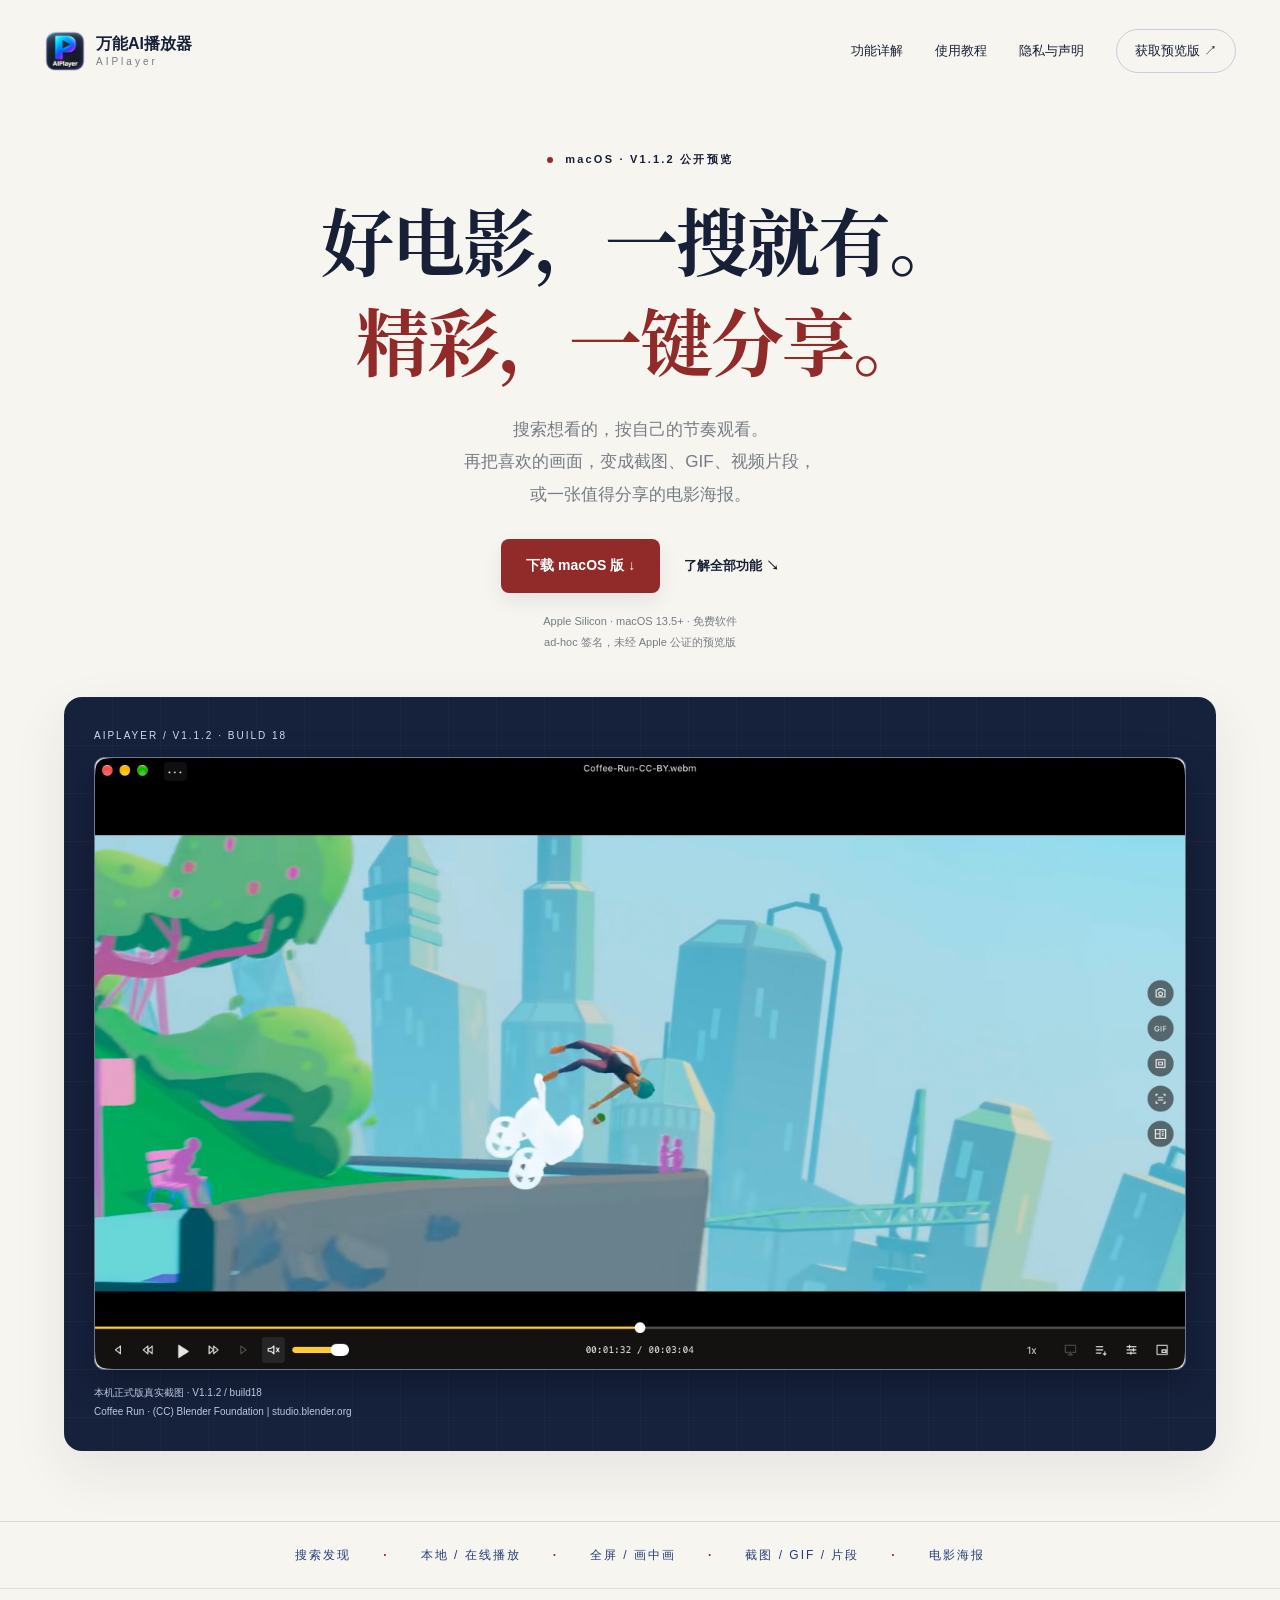
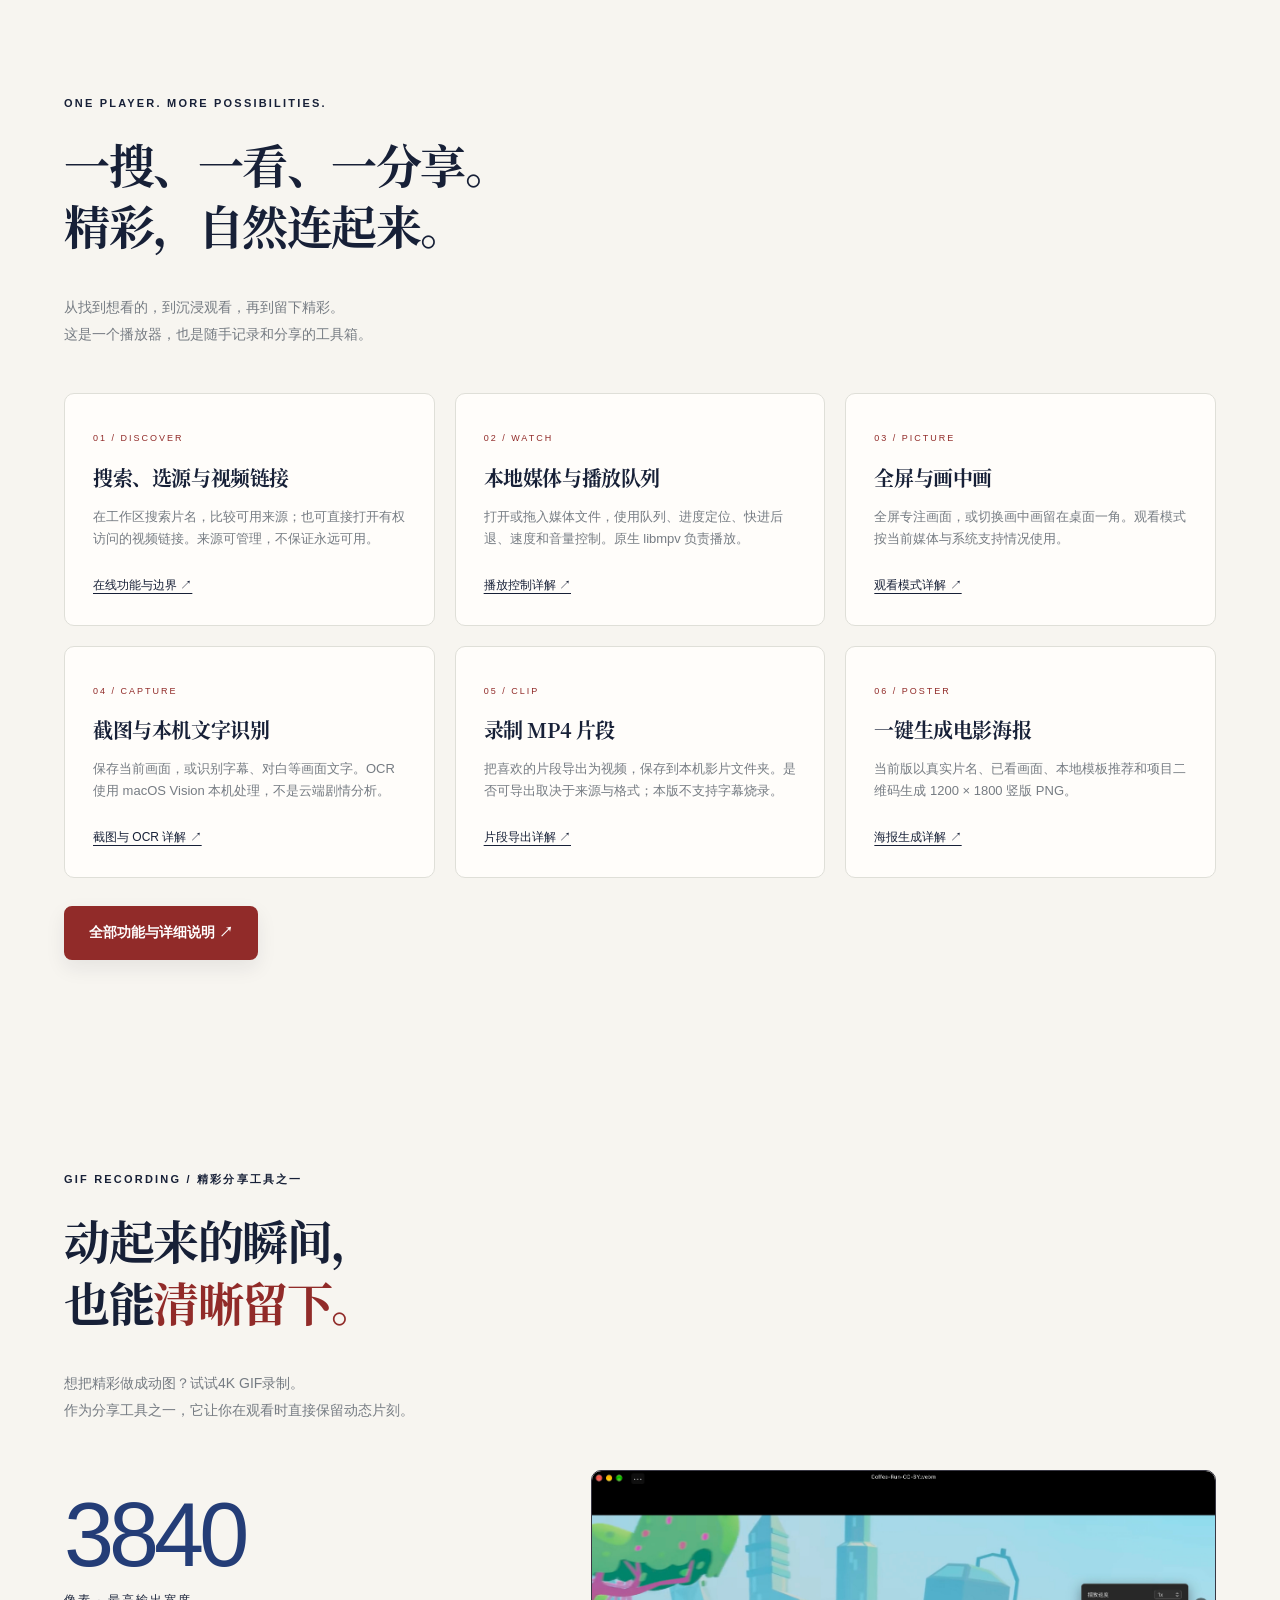
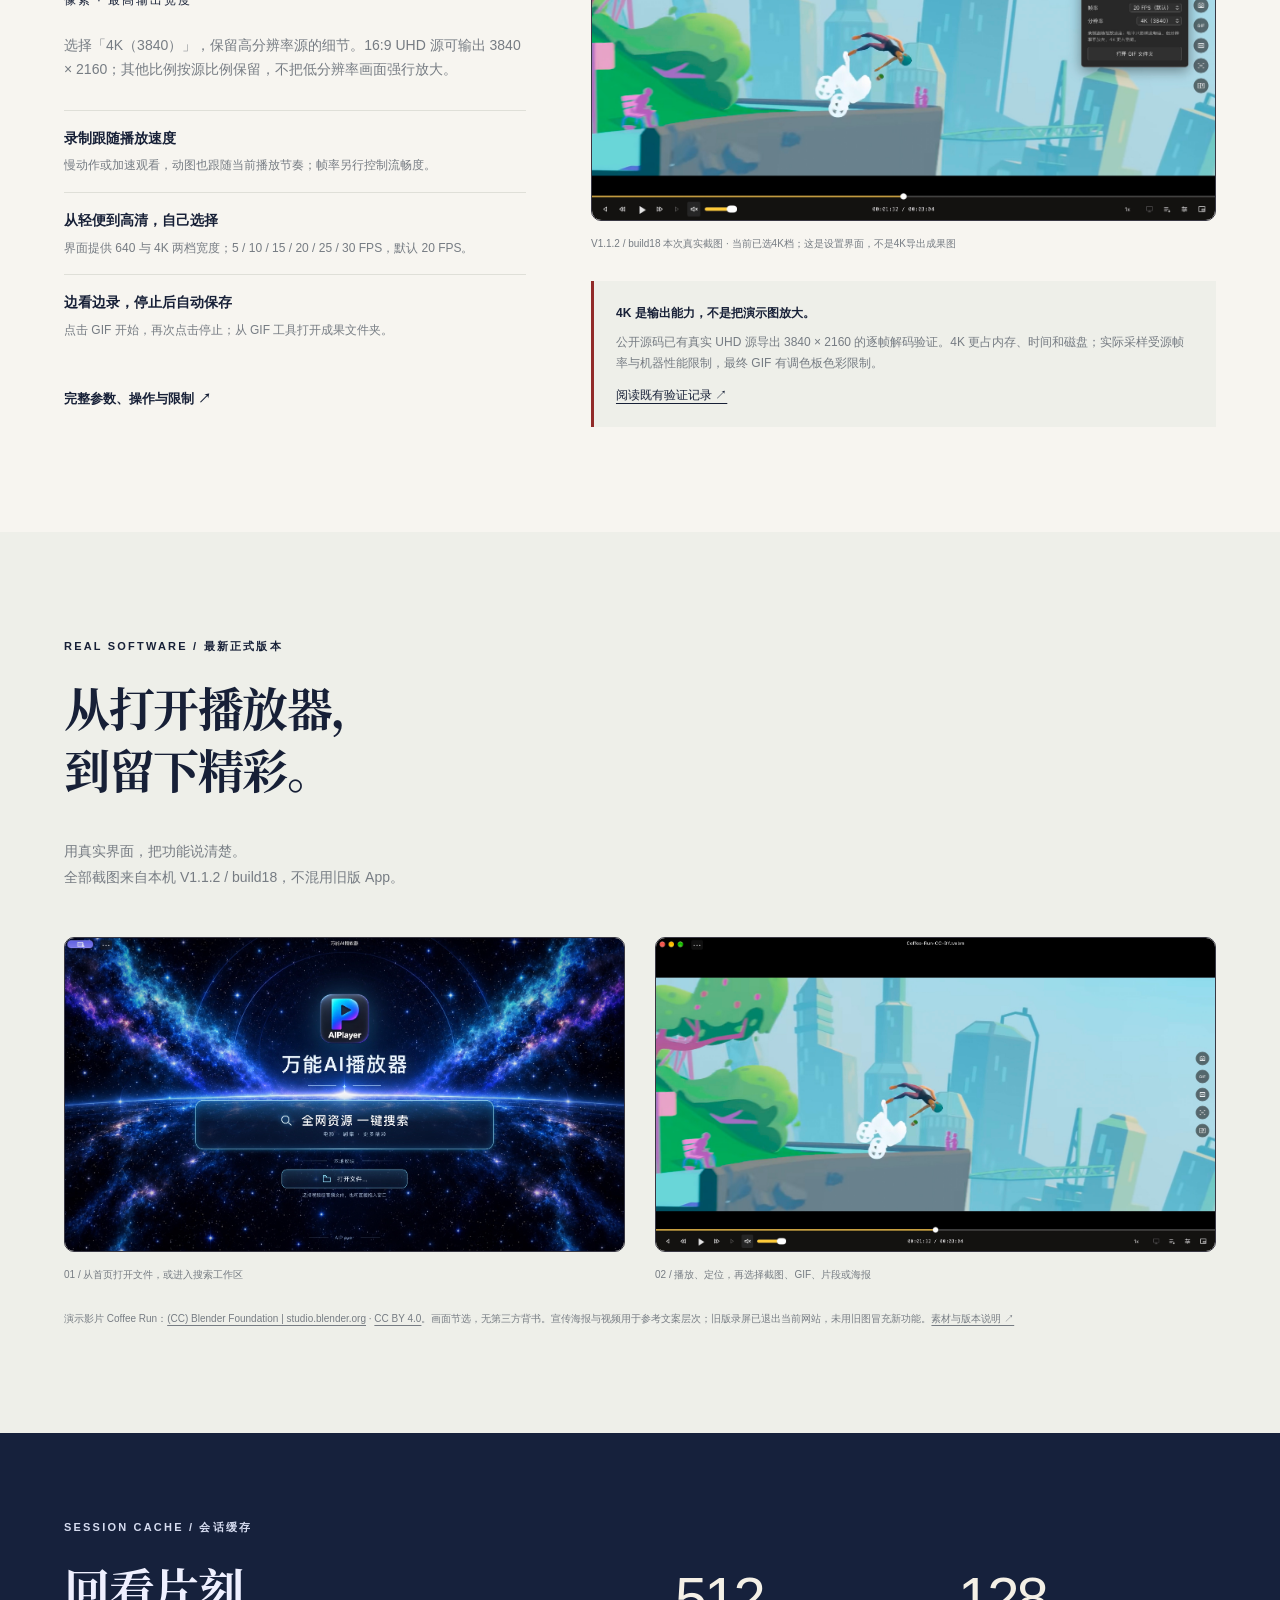
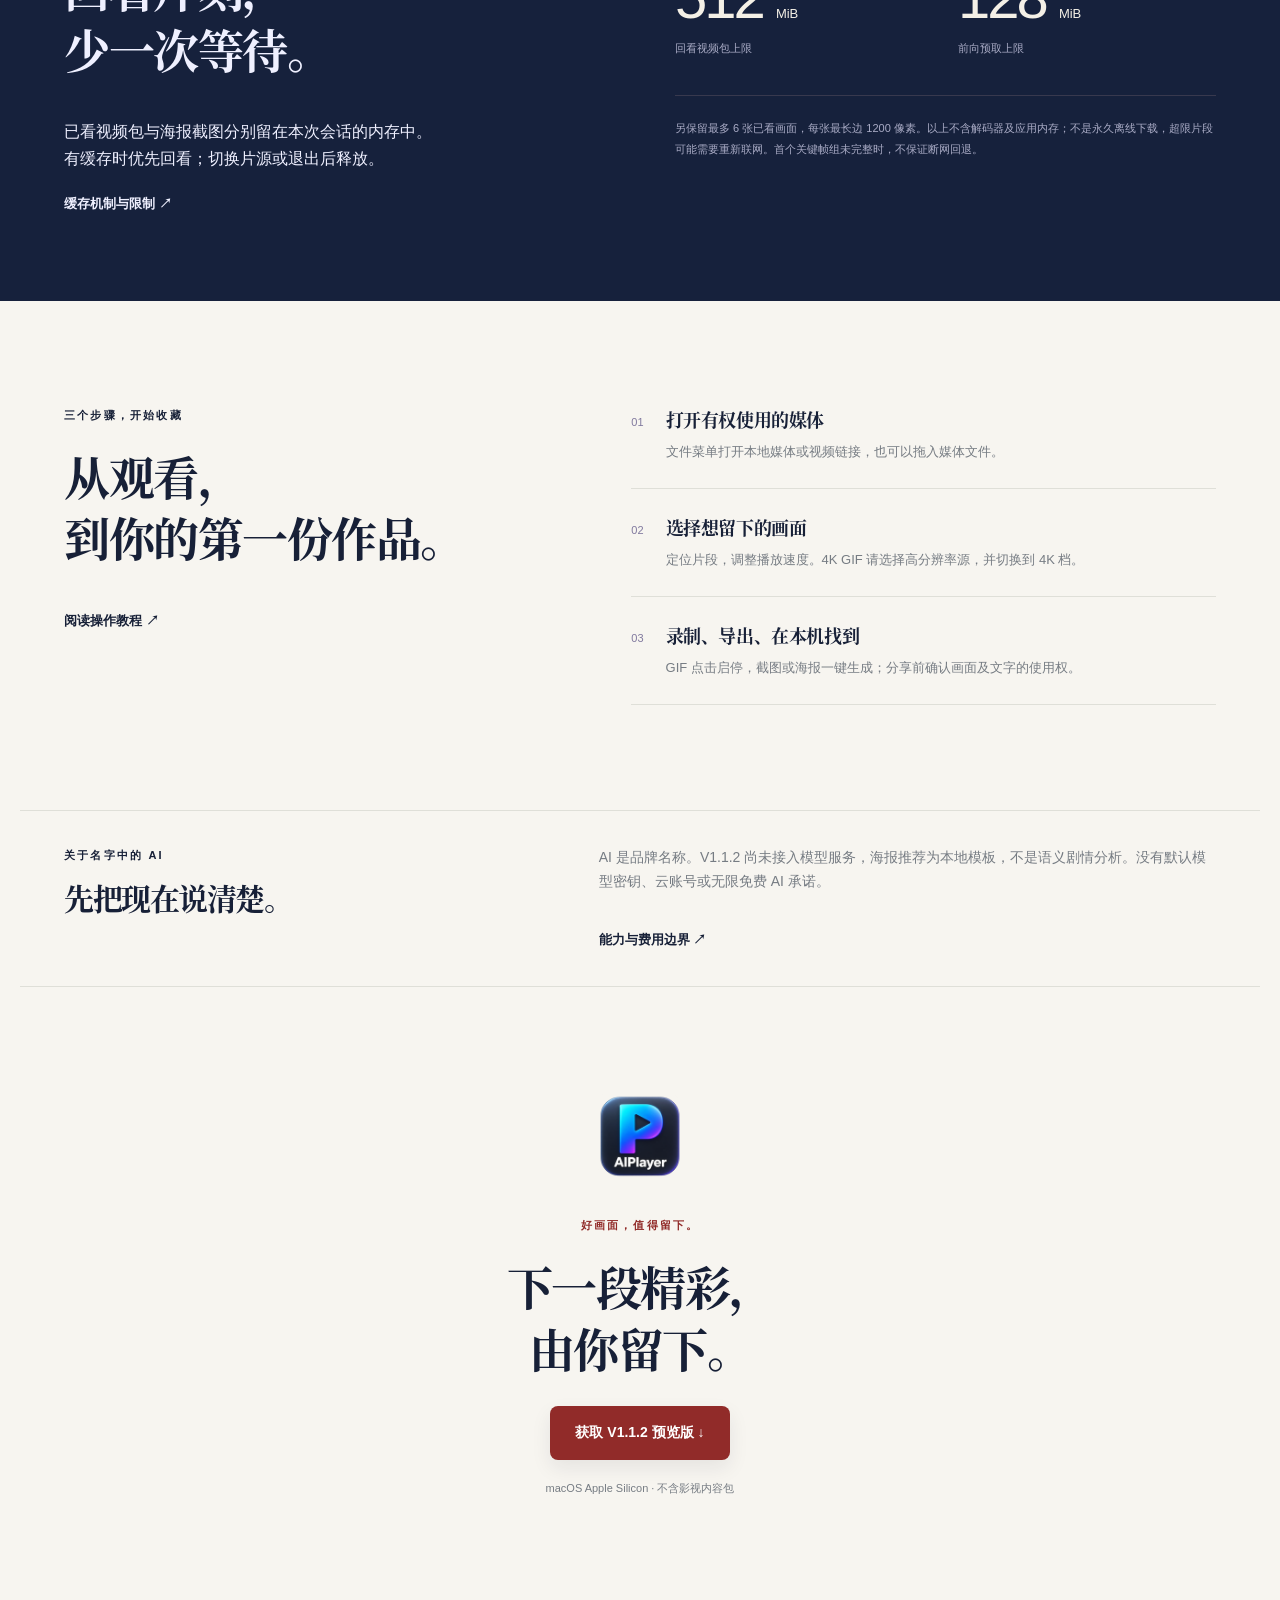
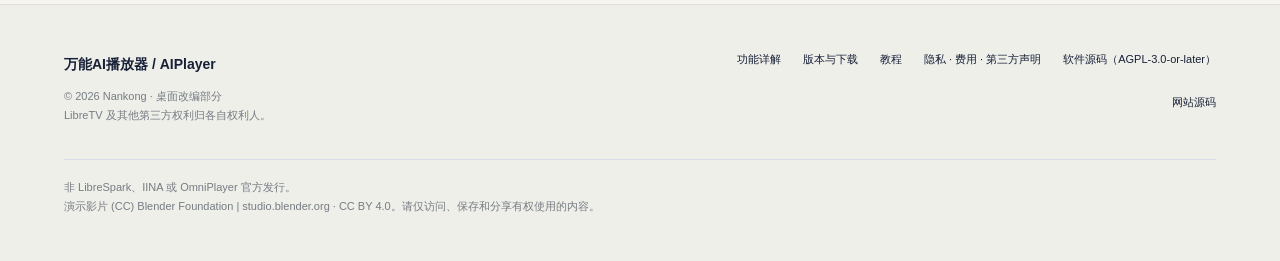
==== commit dfb8c9d4: "Use latest build18 screenshots and licensed bold serif product design" ====
--- a/index.html
+++ b/index.html
@@ -1,16 +1,16 @@
 <!doctype html>
 <html lang="zh-CN"><head>
 <meta charset="utf-8"><meta name="viewport" content="width=device-width,initial-scale=1"><meta name="theme-color" content="#14152f">
-<meta name="description" content="万能AI播放器：搜索发现、本地与在线播放、全屏画中画，截图、4K GIF、视频片段与电影海报一键留下精彩。真实截图、操作实录与详细功能介绍。">
+<meta name="description" content="万能AI播放器：搜索发现、本地与在线播放、全屏画中画，截图、4K GIF、视频片段与电影海报一键留下精彩。最新版真实截图与详细功能介绍。">
 <title>万能AI播放器 · 好电影，一搜就有；精彩，一键分享</title>
-<link rel="icon" href="assets/app-icon.png"><link rel="stylesheet" href="styles.css"><link rel="stylesheet" href="media.css">
+<link rel="preload" href="assets/fonts/SourceHanSerifCN-Bold.woff2" as="font" type="font/woff2" crossorigin><link rel="icon" href="assets/app-icon.png"><link rel="stylesheet" href="styles.css"><link rel="stylesheet" href="media.css">
 </head><body>
 <a class="skip" href="#main">跳到正文</a>
 <header class="header"><a class="brand" href="./"><img src="assets/app-icon.png" alt="" width="42" height="42"><span>万能AI播放器<small>AIPlayer</small></span></a><nav aria-label="主导航"><a href="features.html">功能详解</a><a href="guide.html">使用教程</a><a href="privacy.html">隐私与声明</a><a class="nav-download" href="download.html">获取预览版 ↗</a></nav></header>
 <main id="main">
 <section class="hero wrap real-hero">
 <div class="hero-copy"><p class="eyebrow"><span class="status-dot"></span> macOS · V1.1.2 公开预览</p><h1>好电影，一搜就有。<br><span class="title-accent">精彩，一键分享。</span></h1><p class="intro">搜索想看的，按自己的节奏观看。<br>再把喜欢的画面，变成截图、GIF、视频片段，<br>或一张值得分享的电影海报。</p><div class="actions"><a class="button primary" href="download.html">下载 macOS 版 ↓</a><a class="text-link" href="#features">了解全部功能 ↘</a></div><p class="fine">Apple Silicon · macOS 13.5+ · 免费软件<br>ad-hoc 签名，未经 Apple 公证的预览版</p></div>
-<figure class="product-shot hero-shot"><div class="shot-tag">REAL APP / 真实软件画面</div><a href="assets/demos/player-real.png"><img src="assets/demos/player-real.png" width="1312" height="750" alt="万能AI播放器真实播放界面，右侧为截图、GIF、片段、文字识别和海报工具，底部为播放控制"></a><figcaption>宣传实录中的真实界面 · build15 历史画面<br>Coffee Run · (CC) Blender Foundation | studio.blender.org</figcaption><div class="shot-stamp" aria-hidden="true">WATCH.<br>CAPTURE.<br>KEEP.</div></figure>
+<figure class="product-shot hero-shot"><div class="shot-tag">AIPLAYER / V1.1.2 · BUILD 18</div><a href="assets/screenshots/player-build18.jpg"><img src="assets/screenshots/player-build18.jpg" width="2850" height="1598" alt="最新版万能AI播放器真实播放界面，右侧为截图、GIF、片段、OCR和海报工具"></a><figcaption>本机正式版真实截图 · V1.1.2 / build18<br>Coffee Run · (CC) Blender Foundation | studio.blender.org</figcaption></figure>
 </section>
 <div class="film-strip" aria-label="核心功能"><span>搜索发现</span><b>·</b><span>本地 / 在线播放</span><b>·</b><span>全屏 / 画中画</span><b>·</b><span>截图 / GIF / 片段</span><b>·</b><span>电影海报</span></div>
 
@@ -27,18 +27,10 @@
 <section class="section wrap spotlight" id="gif-4k">
 <div class="section-heading"><p class="eyebrow">GIF RECORDING / 精彩分享工具之一</p><h2>动起来的瞬间，<br>也能<span class="title-accent">清晰留下。</span></h2><p>想把精彩做成动图？试试4K GIF录制。<br>作为分享工具之一，它让你在观看时直接保留动态片刻。</p></div>
 <div class="gif-layout"><div class="gif-copy"><div class="resolution"><strong>3840</strong><span>像素 · 最高输出宽度</span></div><p>选择「4K（3840）」，保留高分辨率源的细节。16:9 UHD 源可输出 3840 × 2160；其他比例按源比例保留，不把低分辨率画面强行放大。</p><ul class="detail-list"><li><strong>录制跟随播放速度</strong><span>慢动作或加速观看，动图也跟随当前播放节奏；帧率另行控制流畅度。</span></li><li><strong>从轻便到高清，自己选择</strong><span>界面提供 640 与 4K 两档宽度；5 / 10 / 15 / 20 / 25 / 30 FPS，默认 20 FPS。</span></li><li><strong>边看边录，停止后自动保存</strong><span>点击 GIF 开始，再次点击停止；从 GIF 工具打开成果文件夹。</span></li></ul><a class="text-link" href="features.html#gif">完整参数、操作与限制 ↗</a></div>
-<figure class="product-shot"><a href="assets/demos/gif-settings-real.png"><img src="assets/demos/gif-settings-real.png" width="1312" height="750" loading="lazy" alt="真实GIF设置浮层，可调播放速度、帧率和分辨率，历史实录当前选择640默认档"></a><figcaption>真实 GIF 设置界面 · build15 实录原帧 · 当前显示默认 640 档，不是4K成果图</figcaption><div class="media-note"><strong>4K 是输出能力，不是把演示图放大。</strong><p>公开源码已有真实 UHD 源导出 3840 × 2160 的逐帧解码验证。4K 更占内存、时间和磁盘；实际采样受源帧率与机器性能限制，最终 GIF 有调色板色彩限制。</p><a href="https://github.com/dashizhihuan2018-source/AIPlayer/blob/v1.1.2/docs/VERIFICATION.md">阅读既有验证记录 ↗</a></div></figure></div>
+<figure class="product-shot"><a href="assets/screenshots/gif-settings-build18.jpg"><img src="assets/screenshots/gif-settings-build18.jpg" width="2850" height="1598" loading="lazy" alt="最新版真实GIF设置浮层，当前选择4K（3840）、20 FPS、1倍速"></a><figcaption>V1.1.2 / build18 本次真实截图 · 当前已选4K档；这是设置界面，不是4K导出成果图</figcaption><div class="media-note"><strong>4K 是输出能力，不是把演示图放大。</strong><p>公开源码已有真实 UHD 源导出 3840 × 2160 的逐帧解码验证。4K 更占内存、时间和磁盘；实际采样受源帧率与机器性能限制，最终 GIF 有调色板色彩限制。</p><a href="https://github.com/dashizhihuan2018-source/AIPlayer/blob/v1.1.2/docs/VERIFICATION.md">阅读既有验证记录 ↗</a></div></figure></div>
 </section>
 
-<section class="demo-band" id="real-demos"><div class="wrap section"><div class="section-heading"><p class="eyebrow">SEE IT WORK / 来自真实软件</p><h2>精彩怎么留下，<br>真实操作告诉你。</h2><p>看一段真实操作，再选适合你的记录方式。<br>GIF 留住动作，海报整理画面；不同瞬间，不同表达。</p></div>
-<div class="demo-grid"><article class="demo-card"><span class="demo-index">01 / GIF 录制</span><h3>从开始，到自动保存。</h3><video controls playsinline preload="none" poster="assets/demos/gif-settings-real.png" aria-label="GIF录制真实操作演示，4.47秒，无音轨"><source src="assets/demos/gif-operation.mp4" type="video/mp4"><a href="assets/demos/gif-operation.mp4">下载 GIF 操作实录</a></video><p>4.47 秒原速连续实录，无音轨。展示录制设置及保存提示；不是4K导出性能演示。</p></article>
-<article class="demo-card"><span class="demo-index">02 / 视频海报</span><h3>把画面，整理成回忆。</h3><video controls playsinline preload="none" poster="assets/demos/poster-preview-real.png" aria-label="历史海报生成真实操作演示，9.97秒，无音轨"><source src="assets/demos/poster-operation.mp4" type="video/mp4"><a href="assets/demos/poster-operation.mp4">下载海报操作实录</a></video><p>9.97 秒原速连续实录，包含生成等待过程。展示历史时间线海报；当前版竖版海报见功能详解。</p></article></div>
-<p class="media-credit">以上为 build15 历史宣传实录，不代表 V1.1.2/build18 本次重新录屏或全功能验收。演示影片 Coffee Run：<a href="https://studio.blender.org/projects/coffee-run/pages/licensing/">(CC) Blender Foundation | studio.blender.org</a>，<a href="https://creativecommons.org/licenses/by/4.0/">CC BY 4.0</a>。影片已节选、静音及缩放；无第三方背书。<a href="media-sources.md">素材与版本说明 ↗</a></p>
-</div></section>
-
-
-
-<section class="wrap export-showcase"><div><p class="eyebrow">EXPORTED BY AIPLAYER</p><h2>不只是按钮。<br>还有真正的成果。</h2><p>原宣传材料中的软件真实导出样例。它们与上方操作实录来自不同批次，不宣称点击后即时生成了这些文件。</p><p class="fine">GIF 样例：1920 × 804 / 3 帧 / 约 0.73 秒，非4K。<br>海报样例：历史 1200 × 620 六帧时间线拼图，非当前竖版样例。</p><a class="text-link" href="assets/demos/gif-export.gif">打开真实 GIF 文件（将播放动图）↗</a></div><div class="export-images"><figure><a href="assets/demos/gif-export-first.png"><img src="assets/demos/gif-export-first.png" width="1920" height="804" loading="lazy" alt="真实GIF导出的静态首帧，Coffee Run婚礼场景，普通分辨率样例"></a><figcaption>GIF 导出首帧 · 静态预览</figcaption></figure><figure><a href="assets/demos/poster-export.png"><img src="assets/demos/poster-export.png" width="1200" height="620" loading="lazy" alt="软件真实导出的六帧时间线海报，包含影片文件名、尺寸和各画面时间码"></a><figcaption>真实海报 PNG · 点击查看原图</figcaption></figure></div><p class="media-credit">演示影片：(CC) Blender Foundation | studio.blender.org · <a href="https://creativecommons.org/licenses/by/4.0/">CC BY 4.0</a> · 画面节选及 GIF / 拼图转换，非影片权利转让。</p></section>
+<section class="demo-band" id="real-demos"><div class="wrap section"><div class="section-heading"><p class="eyebrow">REAL SOFTWARE / 最新正式版本</p><h2>从打开播放器，<br>到留下精彩。</h2><p>用真实界面，把功能说清楚。<br>全部截图来自本机 V1.1.2 / build18，不混用旧版 App。</p></div><div class="demo-grid"><figure class="product-shot"><a href="assets/screenshots/home-build18.jpg"><img src="assets/screenshots/home-build18.jpg" width="2850" height="1598" loading="lazy" alt="最新版万能AI播放器首页，可打开本地文件或进入全网资源搜索"></a><figcaption>01 / 从首页打开文件，或进入搜索工作区</figcaption></figure><figure class="product-shot"><a href="assets/screenshots/player-build18.jpg"><img src="assets/screenshots/player-build18.jpg" width="2850" height="1598" loading="lazy" alt="最新版真实观看界面，底部进度速度音量与画中画控制，右侧为创作工具"></a><figcaption>02 / 播放、定位，再选择截图、GIF、片段或海报</figcaption></figure></div><p class="media-credit">演示影片 Coffee Run：<a href="https://studio.blender.org/projects/coffee-run/pages/licensing/">(CC) Blender Foundation | studio.blender.org</a> · <a href="https://creativecommons.org/licenses/by/4.0/">CC BY 4.0</a>。画面节选，无第三方背书。宣传海报与视频用于参考文案层次；旧版录屏已退出当前网站，未用旧图冒充新功能。<a href="media-sources.md">素材与版本说明 ↗</a></p></div></section>
 
 <section class="cache-section"><div class="wrap cache-layout"><div><p class="eyebrow">SESSION CACHE / 会话缓存</p><h2>回看片刻，<br>少一次等待。</h2><p>已看视频包与海报截图分别留在本次会话的内存中。<br>有缓存时优先回看；切换片源或退出后释放。</p><a class="text-link" href="features.html#cache">缓存机制与限制 ↗</a></div><div class="cache-details"><div><strong>512 <small>MiB</small></strong><span>回看视频包上限</span></div><div><strong>128 <small>MiB</small></strong><span>前向预取上限</span></div><p>另保留最多 6 张已看画面，每张最长边 1200 像素。以上不含解码器及应用内存；不是永久离线下载，超限片段可能需要重新联网。首个关键帧组未完整时，不保证断网回退。</p></div></div></section>
 <section class="section wrap start-section"><div><p class="eyebrow">三个步骤，开始收藏</p><h2>从观看，<br>到你的第一份作品。</h2><a class="text-link" href="guide.html">阅读操作教程 ↗</a></div><ol class="steps"><li><span>01</span><div><h3>打开有权使用的媒体</h3><p>文件菜单打开本地媒体或视频链接，也可以拖入媒体文件。</p></div></li><li><span>02</span><div><h3>选择想留下的画面</h3><p>定位片段，调整播放速度。4K GIF 请选择高分辨率源，并切换到 4K 档。</p></div></li><li><span>03</span><div><h3>录制、导出、在本机找到</h3><p>GIF 点击启停，截图或海报一键生成；分享前确认画面及文字的使用权。</p></div></li></ol></section>
--- a/styles.css
+++ b/styles.css
@@ -1 +1,6 @@
 :root{--ink:#14152f;--muted:#66687b;--paper:#f7f8ff;--blue:#a7dfff;--violet:#a797ed;--plum:#463b72;--line:#dfe2ef;--display:"Songti SC","Noto Serif CJK SC",Georgia,serif;--body:-apple-system,BlinkMacSystemFont,"PingFang SC","Microsoft YaHei",sans-serif}*{box-sizing:border-box}html{scroll-behavior:smooth;scroll-padding-top:110px}body{margin:0;background:var(--paper);color:var(--ink);font-family:var(--body);line-height:1.7}a{color:inherit;text-decoration:none}a:hover{text-decoration:underline;text-underline-offset:5px}button{font:inherit}.wrap{max-width:1240px;margin:auto;padding-left:44px;padding-right:44px}.header{max-width:1360px;margin:auto;min-height:102px;display:flex;align-items:center;justify-content:space-between;padding:20px 44px;gap:24px}.brand{display:flex;align-items:center;gap:10px;font-weight:650;line-height:1.4}.brand small{display:block;font-size:10px;letter-spacing:3px;font-weight:500;color:var(--muted)}.brand img{object-fit:contain}.header nav{display:flex;align-items:center;gap:32px;font-size:13px}.nav-download{border:1px solid #c9cddd;border-radius:30px;padding:10px 18px}.hero{min-height:680px;display:grid;grid-template-columns:.85fr 1.15fr;align-items:center;gap:28px;padding-top:30px;padding-bottom:72px}.eyebrow{font-size:11px;font-weight:650;letter-spacing:2.2px;margin:0 0 20px}.status-dot{display:inline-block;width:6px;height:6px;border-radius:50%;background:#6a65a6;vertical-align:middle;margin-right:7px}h1,h2,h3,p{margin-top:0}h1{font-family:var(--display);font-size:clamp(56px,5.6vw,83px);line-height:1.21;letter-spacing:-3px;font-weight:700;margin-bottom:28px}.title-accent{color:#665092}h2{font-family:var(--display);font-size:46px;line-height:1.34;letter-spacing:-1.5px}h3{font-size:22px;line-height:1.5;letter-spacing:-.4px}.intro{font-size:17px;line-height:1.9;color:var(--muted);margin-bottom:28px}.actions{display:flex;gap:24px;align-items:center}.button{display:inline-flex;align-items:center;justify-content:center;gap:22px;padding:15px 25px;border-radius:8px;font-size:14px;font-weight:600;min-height:50px;transition:transform .2s,background .2s}.button:hover{text-decoration:none;transform:translateY(-2px)}.primary{background:var(--ink);color:white;box-shadow:0 8px 20px #14152f14}.primary:hover{background:var(--plum)}.text-link{font-size:13px;font-weight:600}.fine{font-size:11px;line-height:1.9;color:var(--muted);margin:18px 0 0}.cinema{height:480px;position:relative;display:flex;align-items:center;padding-left:10px;isolation:isolate}.cinema:before{content:"";position:absolute;inset:10px -30px;background:radial-gradient(ellipse,#b5beee70,transparent 68%);z-index:-2}.screen{width:100%;background:#17192e;border-radius:12px;transform:perspective(1100px) rotateY(-9deg) rotateZ(-3deg);box-shadow:0 30px 55px #30345e33;overflow:hidden;border:1px solid #46425c}.screen-top{padding:12px 15px;display:flex;justify-content:space-between;font-size:8px;color:#b0aac8;letter-spacing:2px}.window-dots{color:#82768e;letter-spacing:4px}.screen-image{height:286px;background:linear-gradient(0deg,#14152f66,transparent),url('assets/cosmic.jpg') center/cover;position:relative}.screen-caption{position:absolute;bottom:24px;left:27px;color:#fff}.screen-caption span{font-size:10px;letter-spacing:3px;display:block}.screen-caption strong{font-size:22px;letter-spacing:1.2px}.transport{height:45px;display:flex;align-items:center;gap:16px;padding:0 18px;font-size:8px;color:#d9ddf0}.track{flex:1;background:#46445c;height:2px}.track i{display:block;background:var(--blue);width:43%;height:100%}.frame-card{position:absolute;width:174px;right:-9px;bottom:-6px;background:#fff;padding:13px;transform:rotate(7deg);box-shadow:0 15px 35px #14152f1c}.frame-label{font-size:9px;color:var(--plum);letter-spacing:3px}.frame-art{height:146px;margin:10px 0 12px;background:url('assets/cosmic.jpg') 65% 50%/auto 160%;border-radius:2px}.frame-card strong{display:block;font-family:var(--display);font-size:13px}.frame-card>span:last-child{font-size:8px;color:var(--muted)}.illustration-note{position:absolute;bottom:-30px;left:10px;font-size:9px;color:#72768c}.orbit{position:absolute;width:390px;height:390px;border:1px solid #a797ed38;border-radius:50%;z-index:-1;right:12px;top:0}.film-strip{display:flex;justify-content:center;align-items:center;gap:32px;border-top:1px solid var(--line);border-bottom:1px solid var(--line);padding:23px 22px;font-size:12px;color:#515572;letter-spacing:2px}.film-strip b{color:#a797ed}.section{padding-top:105px;padding-bottom:105px}.section-heading{position:relative;margin-bottom:46px}.section-heading>p:last-child{max-width:440px;position:absolute;right:0;bottom:0;color:var(--muted);font-size:14px;line-height:1.9}.feature-grid{display:grid;grid-template-columns:repeat(3,1fr);gap:18px}.feature{border:1px solid var(--line);background:#fff;padding:36px;border-radius:12px}.feature.large{grid-column:span 2}.feature:first-child{background:#e9ecfa}.feature p:not(.eyebrow){font-size:14px;color:var(--muted);line-height:1.9;margin-bottom:22px}.feature .eyebrow{font-size:10px;color:#776a9c;margin-bottom:12px}.feature-symbol{height:70px;font-size:38px;font-weight:300;line-height:1}.chips{display:flex;gap:10px;flex-wrap:wrap}.chips span{font-size:10px;padding:5px 11px;border:1px solid #cdd1e4;border-radius:30px}.poster-feature{display:grid;grid-template-columns:160px 1fr;gap:35px;align-items:center;background:#f0edf8}.poster-mark{height:230px;background:var(--plum);color:white;padding:17px;display:flex;flex-direction:column;justify-content:space-between;transform:rotate(-4deg);box-shadow:8px 12px 0 #d7d1e8}.poster-mark span{font-size:17px;line-height:1.1;letter-spacing:-.5px;font-weight:700}.poster-mark i{height:112px;background:url('assets/cosmic.jpg') center/cover}.poster-mark small{font-size:8px;letter-spacing:1px}.cache-section{background:var(--ink);color:#eff0ff;padding:85px 0}.cache-layout{display:grid;grid-template-columns:1fr 1fr;gap:70px}.cache-layout>div>p:last-child{color:#a9abc5;font-size:14px;line-height:1.9}.cache-section .eyebrow{color:var(--blue)}.cache-details{display:grid;grid-template-columns:1fr 1fr;gap:25px;align-content:center}.cache-details strong{display:block;font-size:58px;line-height:1.2;font-weight:400;letter-spacing:-3px;color:#d5cbff}.cache-details strong small{font-size:13px;letter-spacing:0}.cache-details span{font-size:11px;color:#a9abc5}.cache-details p{grid-column:span 2;font-size:11px!important;border-top:1px solid #38394e;padding-top:22px;margin-top:10px}.start-section{display:grid;grid-template-columns:1fr 1.2fr;gap:80px}.steps{margin:0;padding:0;list-style:none}.steps li{display:flex;gap:22px;padding:25px 0;border-bottom:1px solid var(--line)}.steps li:first-child{padding-top:0}.steps li>span{font-size:11px;color:#80799e;padding-top:7px}.steps h3{font-size:18px;margin-bottom:8px}.steps p{font-size:13px;color:var(--muted);margin:0}.honest{border-top:1px solid var(--line);border-bottom:1px solid var(--line);padding-top:35px;padding-bottom:35px;display:grid;grid-template-columns:1fr 1.3fr;gap:12px 60px}.honest h2{font-size:30px;margin:0}.honest .eyebrow{margin-bottom:12px}.honest>p{font-size:14px;color:var(--muted);margin:0}.honest>a{grid-column:2}.final-cta{text-align:center}.final-cta img{margin-bottom:28px}.final-cta h2{margin-bottom:28px}.final-cta .eyebrow{color:#796b9b}footer{background:#eef0f8;border-top:1px solid var(--line);padding:45px 0}.footer-inner{display:grid;grid-template-columns:1.2fr 1fr;gap:25px}.footer-inner strong{font-size:14px}.footer-inner p{font-size:11px;color:var(--muted);margin:10px 0 0}.footer-links{display:flex;gap:12px 22px;justify-content:flex-end;flex-wrap:wrap;font-size:11px}.footer-note{grid-column:span 2;border-top:1px solid #d8dcea;padding-top:18px}.skip{position:absolute;top:-70px;left:20px;background:white;padding:10px;z-index:20}.skip:focus{top:10px}:focus-visible{outline:3px solid #7669b8;outline-offset:5px}.document{max-width:900px;padding-top:60px;padding-bottom:100px}.document h1{font-size:56px;letter-spacing:-1.5px;margin-bottom:22px}.document .lede{font-size:18px;color:var(--muted);max-width:650px}.document section{margin-top:52px}.document h2{font-family:var(--body);font-size:26px;letter-spacing:-.6px;padding-bottom:15px;border-bottom:1px solid var(--line);margin-bottom:22px}.document h3{font-size:18px}.document p,.document li{font-size:14px;color:#54576e}.document li{padding-bottom:10px}.document a:not(.button){color:#5c4c92;text-decoration:underline;text-underline-offset:4px}.document code{font-size:11px;background:#e9ebf4;padding:3px 6px;overflow-wrap:anywhere}.callout{background:#ece9f7;border-left:3px solid #8a7eb2;padding:20px 25px;border-radius:0 6px 6px 0;margin:28px 0}.callout p:last-child{margin-bottom:0}.contents{display:flex;gap:10px 24px;flex-wrap:wrap;margin:28px 0}.contents a{font-size:13px}.release-grid{display:grid;grid-template-columns:145px 1fr;border-top:1px solid var(--line);margin-top:25px}.release-grid dt,.release-grid dd{margin:0;padding:14px 0;border-bottom:1px solid var(--line);font-size:13px}.release-grid dt{color:var(--muted)}.hash{font-family:ui-monospace,SFMono-Regular,Consolas,monospace;font-size:11px!important;overflow-wrap:anywhere;background:#e9ebf4;padding:16px}.download-box{background:var(--ink);color:white;border-radius:14px;padding:35px;margin:35px 0}.download-box p{color:#c9c9df}.download-box .button{background:#d7d0f5;color:var(--ink)}.download-box h2{color:#fff;border:0;padding:0;margin-bottom:12px}.download-box a:not(.button){color:#d7d0f5}.copy-button{border:1px solid #cbc5dd;background:transparent;border-radius:5px;padding:8px 12px;font-size:12px;color:var(--plum);cursor:pointer}.copy-status{font-size:12px;margin-left:12px}.notice-list{padding-left:20px}@media(max-width:1000px){.header nav{gap:19px}.wrap{padding-left:32px;padding-right:32px}.hero{gap:15px;min-height:630px}h1{font-size:62px}.cinema{height:420px}.screen-image{height:230px}.frame-card{width:145px;right:-5px;bottom:4px}.frame-art{height:115px}.section-heading>p:last-child{position:static}.poster-feature{gap:25px;grid-template-columns:140px 1fr}.poster-mark{height:220px}.feature{padding:28px}.cache-layout{gap:35px}.actions{gap:16px}}@media(max-width:720px){.wrap{padding-left:24px;padding-right:24px}.header{padding:18px 24px;flex-wrap:wrap;gap:18px}.header nav{width:100%;justify-content:space-between;gap:8px;font-size:11px}.nav-download{padding:7px 11px}.brand{font-size:15px}.hero{grid-template-columns:1fr;padding-top:35px;padding-bottom:68px;gap:12px}.hero-copy{max-width:510px}h1{font-size:62px;letter-spacing:-2px}.hero .eyebrow{font-size:9px;letter-spacing:1px}.intro{font-size:15px;margin-bottom:23px}.button{padding:14px 21px;font-size:13px}.fine{font-size:10px}.cinema{height:365px;width:100%;max-width:510px;margin:10px auto 0;padding-left:0}.screen-image{height:215px}.screen-caption strong{font-size:18px}.screen-caption span{font-size:8px}.screen-top{font-size:7px;letter-spacing:1px}.frame-card{width:135px;bottom:-2px;right:2px}.frame-art{height:100px}.frame-card strong{font-size:11px}.frame-card>span:last-child{font-size:7px}.orbit{width:270px;height:270px;top:20px}.illustration-note{left:0;bottom:-28px;font-size:8px}.cinema:before{inset:10px 0}.film-strip{gap:12px 18px;flex-wrap:wrap;padding:22px 24px;font-size:10px;letter-spacing:1px}.film-strip b{display:none}.section{padding-top:66px;padding-bottom:66px}h2{font-size:36px}.section-heading{margin-bottom:30px}.section-heading>p:last-child{font-size:13px}.feature-grid{grid-template-columns:1fr}.feature.large{grid-column:auto}.feature{padding:27px}.feature-symbol{height:55px;font-size:32px}.feature h3{font-size:21px}.feature p:not(.eyebrow){font-size:13px}.poster-feature{grid-template-columns:110px 1fr;gap:23px;padding:25px 20px}.poster-mark{height:190px;padding:12px}.poster-mark span{font-size:14px}.poster-mark i{height:90px}.poster-mark small{font-size:6px}.poster-feature h3{font-size:20px}.poster-feature p:not(.eyebrow){font-size:11px}.poster-feature .text-link{font-size:11px}.cache-section{padding:60px 0}.cache-layout{grid-template-columns:1fr;gap:20px}.cache-layout h2{font-size:36px}.cache-details strong{font-size:52px}.start-section{grid-template-columns:1fr;gap:36px}.honest{grid-template-columns:1fr;gap:22px}.honest>a{grid-column:auto}.honest h2{font-size:28px}.honest>p{font-size:13px}.footer-inner{grid-template-columns:1fr;gap:24px}.footer-links{justify-content:flex-start;line-height:2}.footer-note{grid-column:auto}.document{padding-top:35px;padding-bottom:70px}.document h1{font-size:42px}.document .lede{font-size:16px}.document h2{font-size:23px}.document section{margin-top:40px}.document p,.document li{font-size:13px}.release-grid{grid-template-columns:105px 1fr}.release-grid dt,.release-grid dd{font-size:11px;padding:12px 0}.download-box{padding:25px}.callout{padding:18px}.contents{gap:10px 18px}}@media(prefers-reduced-motion:reduce){html{scroll-behavior:auto}*{transition:none!important}}
+
+/* Shared software-publication typography and approved PDFMaster visual direction. */
+@font-face{font-family:AIPlayerTitleSerif;src:url("assets/fonts/SourceHanSerifCN-Bold.woff2") format("woff2");font-style:normal;font-weight:700;font-display:swap}
+:root{--paper:#f7f5f0;--ink:#172037;--muted:#767c83;--blue:#243d77;--red:#912b29;--plum:#243d77;--line:#dfdfd8;--display:AIPlayerTitleSerif,"Songti SC",serif}
+h1,h2,h3,.document h2,.demo-card h3{font-family:var(--display);font-weight:700;font-synthesis:none}.title-accent{color:var(--red)}.status-dot{background:var(--red)}.primary{background:var(--red)}.primary:hover{background:#742321}.film-strip{color:var(--blue)}.film-strip b{color:var(--red)}footer{background:#eeefe9}.document a:not(.button){color:var(--blue)}.document p,.document li{color:#626873}.callout,.document code,.hash{background:#eeefe9}.callout{border-color:var(--red)}.cache-section{background:#16213c}.cache-details strong{color:#f4f0e6}.cache-section .eyebrow{color:#d6dcf0}.download-box{background:#16213c}.download-box .button{background:#f7f5f0}.download-box a:not(.button){color:#f7f5f0}.final-cta .eyebrow{color:var(--red)}
--- a/media.css
+++ b/media.css
@@ -12,3 +12,7 @@
 .feature-document img{display:block;width:100%;height:auto;border-radius:8px}.feature-document figure{margin:28px 0}.feature-document figcaption{font-size:11px;color:var(--muted);margin-top:10px}.feature-document .specs{display:grid;grid-template-columns:repeat(3,1fr);gap:15px;padding:22px;background:#eeebf7;border-radius:8px;margin:25px 0}.specs strong,.specs span{display:block}.specs strong{font-size:22px;font-weight:500}.specs span{font-size:11px;color:var(--muted)}
 @media(max-width:1000px){.real-hero{gap:27px}.real-hero h1{font-size:35px}.gif-layout{gap:35px}.capability-grid{grid-template-columns:repeat(2,minmax(0,1fr))}.export-showcase{gap:25px 35px}.export-images{grid-template-columns:1fr}.export-images figure:first-child{display:none}}
 @media(max-width:720px){.real-hero{grid-template-columns:1fr;gap:30px;padding-top:32px;padding-bottom:50px;min-height:0}.real-hero h1{font-size:clamp(26px,7.7vw,42px);letter-spacing:-1px}.real-hero .intro{font-size:15px}.hero-shot{padding-bottom:54px;margin-top:10px}.shot-tag{font-size:8px}.shot-stamp{font-size:10px;padding:12px 15px;bottom:0}.product-shot figcaption{font-size:9px;padding-right:5px}.hero-shot figcaption{padding-right:95px}.gif-layout{grid-template-columns:1fr;gap:32px}.resolution strong{font-size:76px}.spotlight h2{font-size:34px}.demo-grid{grid-template-columns:1fr;gap:35px}.demo-card h3{font-size:24px}.media-credit{font-size:9px}.capability-grid{grid-template-columns:1fr}.capability-grid article{padding:24px 0}.capability-grid h3{font-size:21px}.export-showcase{grid-template-columns:1fr;gap:30px;padding-top:45px;padding-bottom:55px}.export-showcase>.media-credit{grid-column:auto}.export-images{grid-template-columns:1fr 1fr;gap:13px}.export-images figure:first-child{display:block}.export-images figcaption{font-size:8px}.feature-document .specs{gap:12px;padding:18px}.specs strong{font-size:18px}.specs span{font-size:10px}}
+
+/* Latest-only, centered editorial hero with a deep-blue real-product stage. */
+.real-hero{display:flex;flex-direction:column;gap:44px;padding-top:48px;padding-bottom:70px;min-height:0}.real-hero .hero-copy{max-width:100%;text-align:center}.real-hero h1{font-size:clamp(46px,5.7vw,78px);line-height:1.38;letter-spacing:-2px;margin-bottom:24px}.real-hero .intro{font-size:17px;line-height:1.9}.real-hero .actions{justify-content:center}.hero-shot{width:100%;padding:30px;background-color:#16213c;background-image:linear-gradient(#ffffff06 1px,transparent 1px),linear-gradient(90deg,#ffffff06 1px,transparent 1px);background-size:48px 48px;border-radius:18px;box-shadow:0 20px 55px #17203714}.hero-shot .shot-tag{color:#d3dcee}.hero-shot img{border:1px solid #6b7691;box-shadow:0 12px 35px #0004}.hero-shot figcaption{color:#bdc8dc}.product-shot figcaption{line-height:1.9}.media-note{background:#eeefe9;border-color:var(--red)}.demo-band{background:#eeefe9}.capability-grid{gap:20px}.capability-grid article{background:#fffdfa;border:1px solid var(--line);border-radius:10px;padding:28px}.capability-grid article>span{color:var(--red)}.feature-document .specs{background:#eeefe9}.resolution strong{color:var(--blue)}.section-heading>p:last-child{position:static;max-width:none}.gif-layout{align-items:center}
+@media(max-width:720px){.real-hero{padding-top:30px;gap:30px}.real-hero h1{font-size:clamp(29px,7.8vw,48px);letter-spacing:-1px}.real-hero .intro{font-size:14px}.hero-shot{padding:14px;margin:0;border-radius:12px}.hero-shot figcaption{padding:0;font-size:9px}.hero-shot .shot-tag{font-size:8px;letter-spacing:1.5px;margin-bottom:10px}.capability-grid article{padding:25px}.real-hero .actions{gap:16px}.spotlight h2{font-size:32px}.document h1{font-size:36px}}
